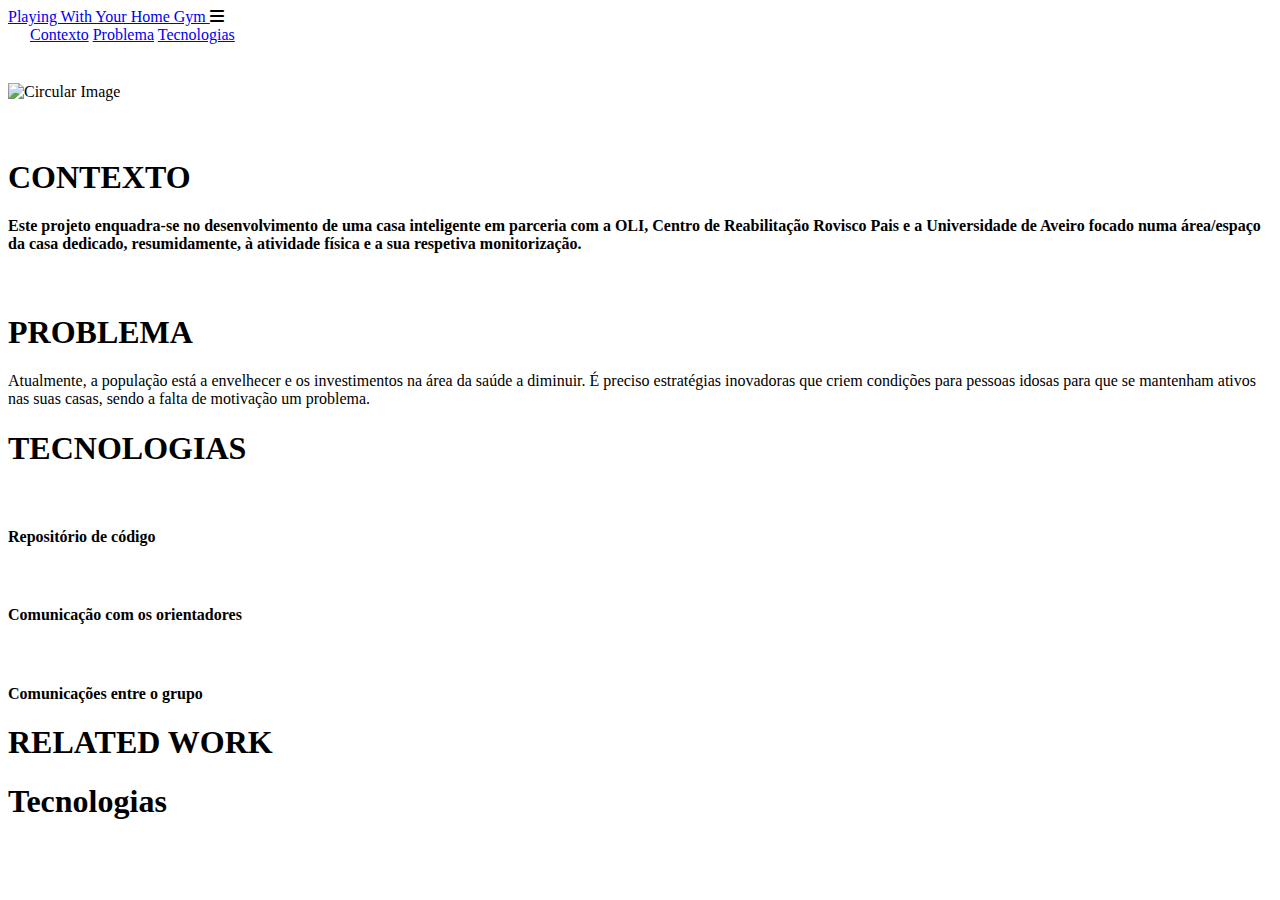
==== index.html @ eff7e1f8 "Update index.html" ====
<!DOCTYPE html>
<html lang="eng">
    <head>
        <meta charset="UTF-8">
        <meta http-equiv="X-UA-Compatible" content="IE=edge">
        <meta name="viewport" content="width=device-width,initial-scale=1.0">
        <title>PECI</title>  
        <link rel="stylesheet" href="styles.css">    
        <link rel="stylesheet" href="https://cdnjs.cloudflare.com/ajax/libs/font-awesome/6.3.0/css/all.min.css">

    </head>

    <body>
            <header class="header">

                <a href="#"class = "logo"> Playing With Your Home Gym </a>
                <label for="" class="icons">
                    <i class="fa-solid fa-bars"></i>
                </label>
                    <nav class="navbar">
                        <a href="#inicio"><i class="fa-solid fa-house" style="color: #ffffff;"></i></i></a>
                        <a href="#contexto">Contexto</a>
                        <a href="#problema">Problema</a>
                        <a href="#tecnologias">Tecnologias</a>
                    </nav>

            </header>  
            <div class="container">
                <section class="one" id="inicio" >
                    <div class="circle-container">
                        <h1 class="title"></h1>
                        <div class="card">
                            <div class="card2">
                                <img src="img/ieeta.png" alt="" class="ieeta">
                            </div>
                        </div>
                        <div class="circle circle-middle">
                            <div class="circular-image">
                                <img src="img/main.png" alt="Circular Image">
                            </div>
                        </div>
                        <div class="card">
                            <div class="card2">
                                <img src="img/uai.png" alt="" class="ua">
                            </div>
                        </div>
                    </div>
                    
                </section>
                <section class="two" id="contexto">
                    <div class="circle-container">
                        <div class="card">
                            <div class="card2">
                                <img src="img/revisco.png" alt="" class="revisco">
                            </div>
                        </div>
                        <div class="circle circle-middle">
                            <div class="circle-title">
                                <h1>CONTEXTO</h1>
                            </div>
                            <h4>Este projeto enquadra-se no desenvolvimento de uma casa inteligente em parceria com a OLI, Centro de Reabilitação Rovisco Pais e a Universidade de Aveiro focado numa área/espaço da casa dedicado, resumidamente, à atividade física e a sua respetiva monitorização.​​</h4>
                        </div>
                        <div class="card">
                            <div class="card2">
                                <img src="img/oli.png" alt="" class="oli">
                            </div>
                        </div>
                    </div>            
                </section>
                <section class="three" id = "problema">
                    <div class="problem-container">
                        <h1>PROBLEMA</h1>
                        <div class="cardp">
                            Atualmente, a população está a envelhecer e os investimentos na área da saúde a diminuir.​ É preciso estratégias inovadoras que criem condições para pessoas idosas para que se mantenham ativos nas suas casas, sendo a falta de motivação um problema.​
                        </div>
                    </div>
                    
                </section>
                <section class="four" id="tecnologias">
                    <div class="card-container">
                        <div class="section">
                            <h1>TECNOLOGIAS</h1>
                            <div class="image-container">
                                <div class="card3">
                                    <div class="card4">
                                        <img src="img/github.png" alt="" class="github">
                                        <h4>Repositório de código​</h4>
                                    </div>
                                </div>
                                <div class="card3 middle-card">
                                    <div class="card4">
                                        <img src="img/teams.png" alt="" class="teams">
                                        <h4>Comunicação com os orientadores​</h4>
                                    </div>
                                </div>
                                <div class="card3">
                                    <div class="card4">
                                        <img src="img/discord.png" alt="" class="discord">
                                        <h4>Comunicações entre o grupo​</h4>
                                    </div>
                                </div>
                            </div>
                        </div>
                    </div>
                </section>
                <section class="four" id="relatedwork">
                    <h1>RELATED WORK</h1>
                </section>
                <section class="four" id="tecnologias">
                    <h1>Tecnologias</h1>
                </section>


            </div>
    </body>
        </html>
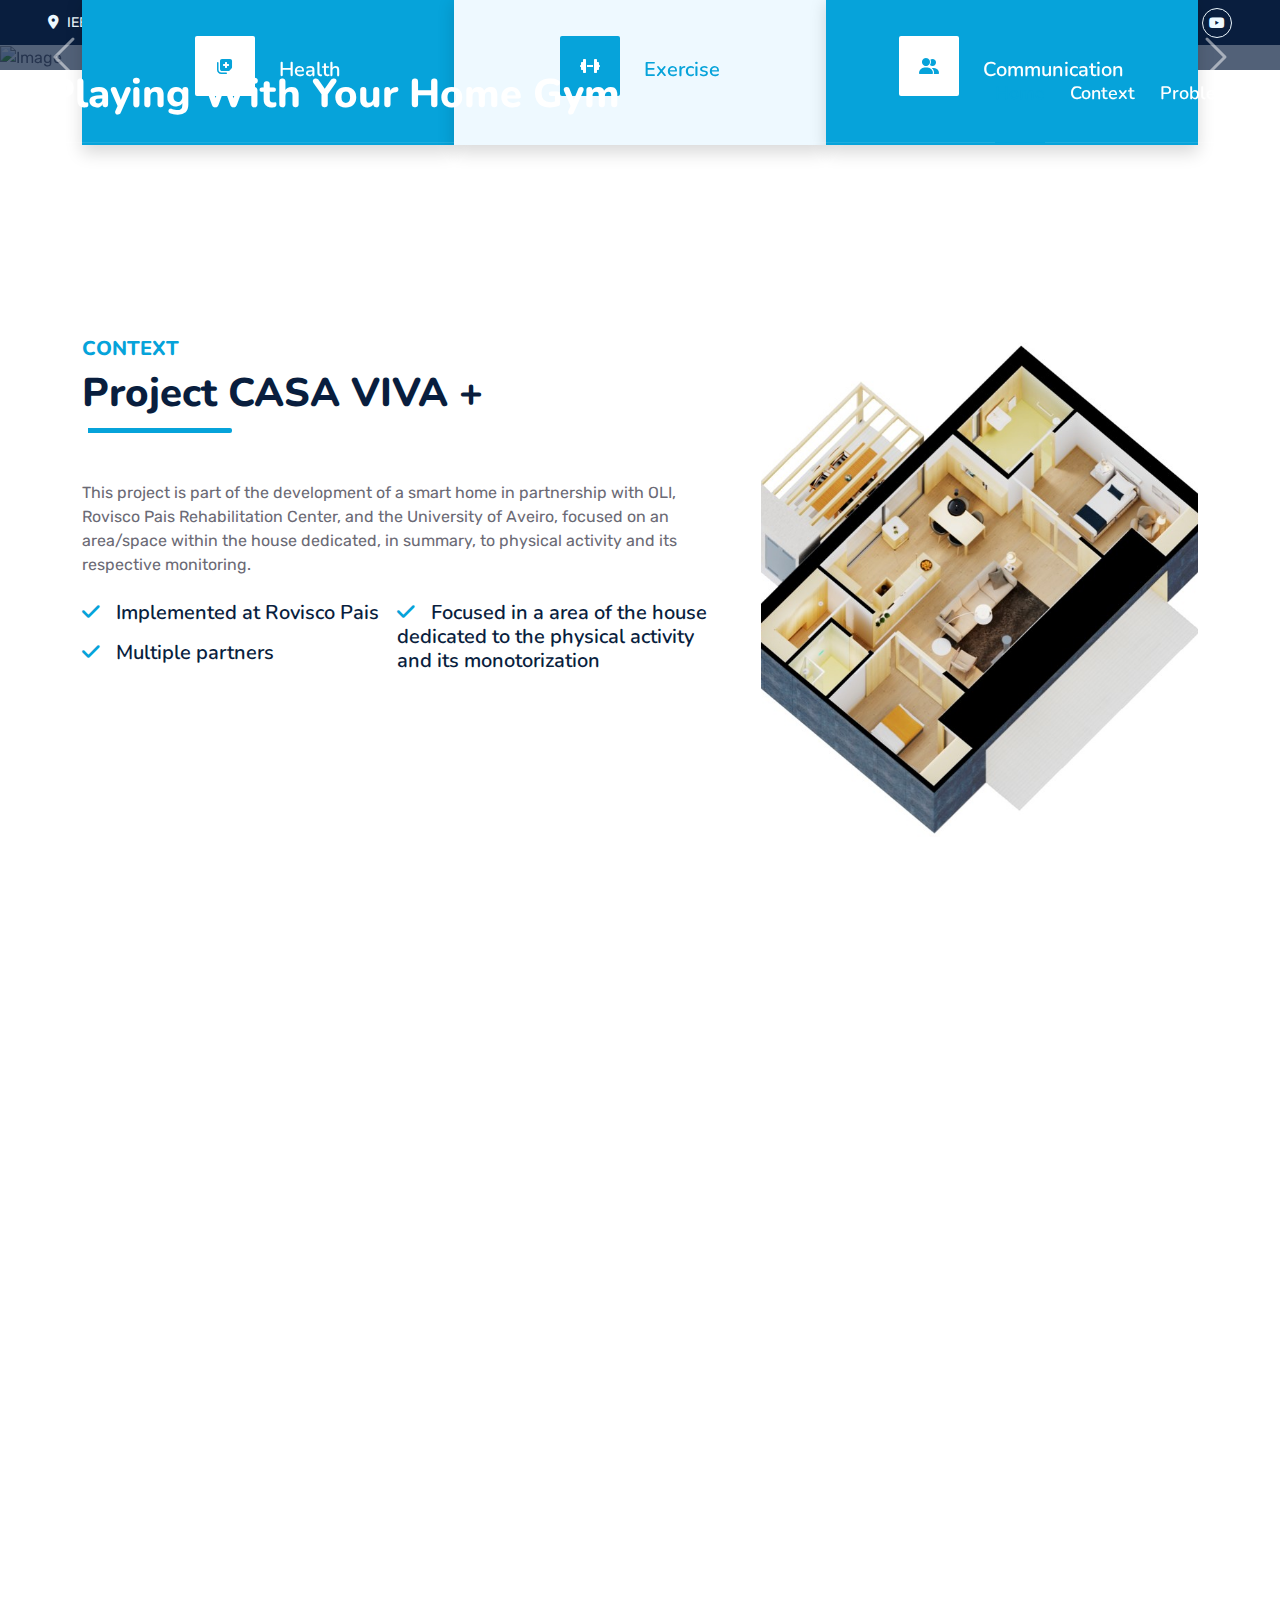
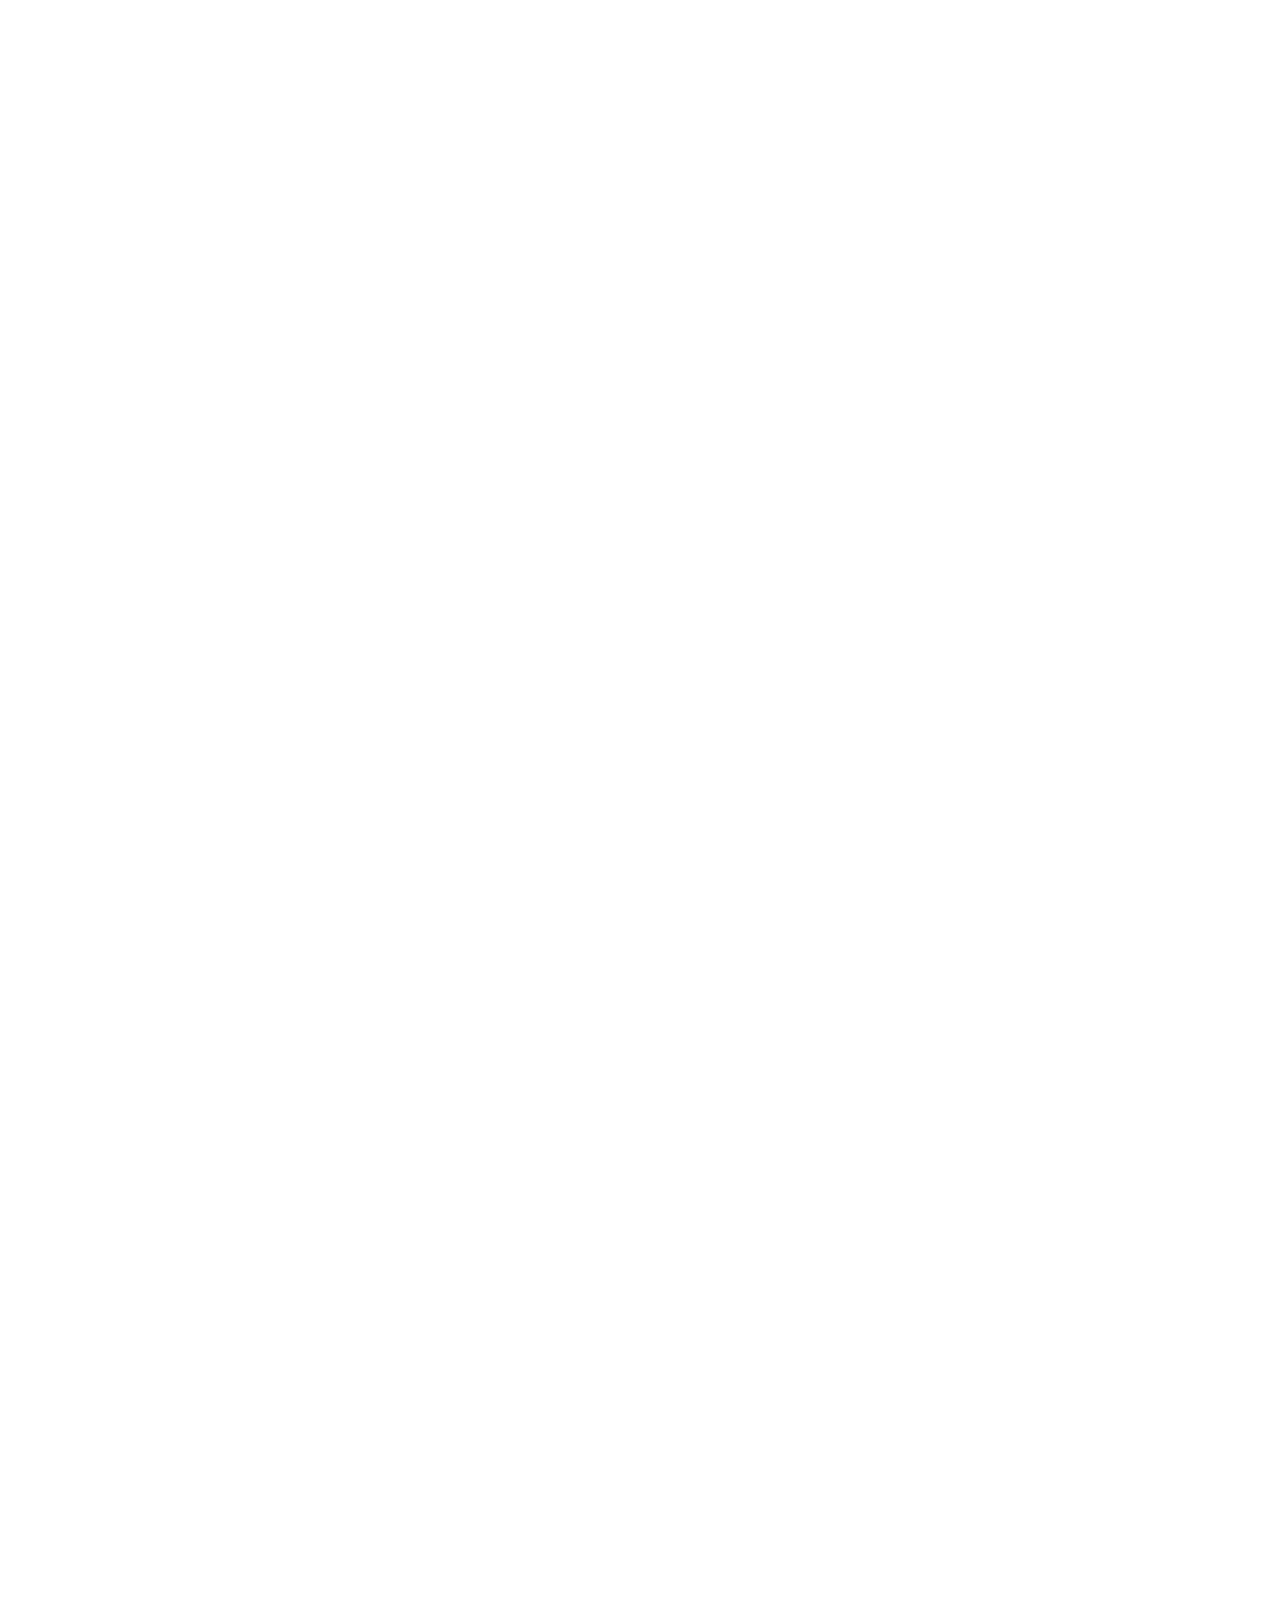
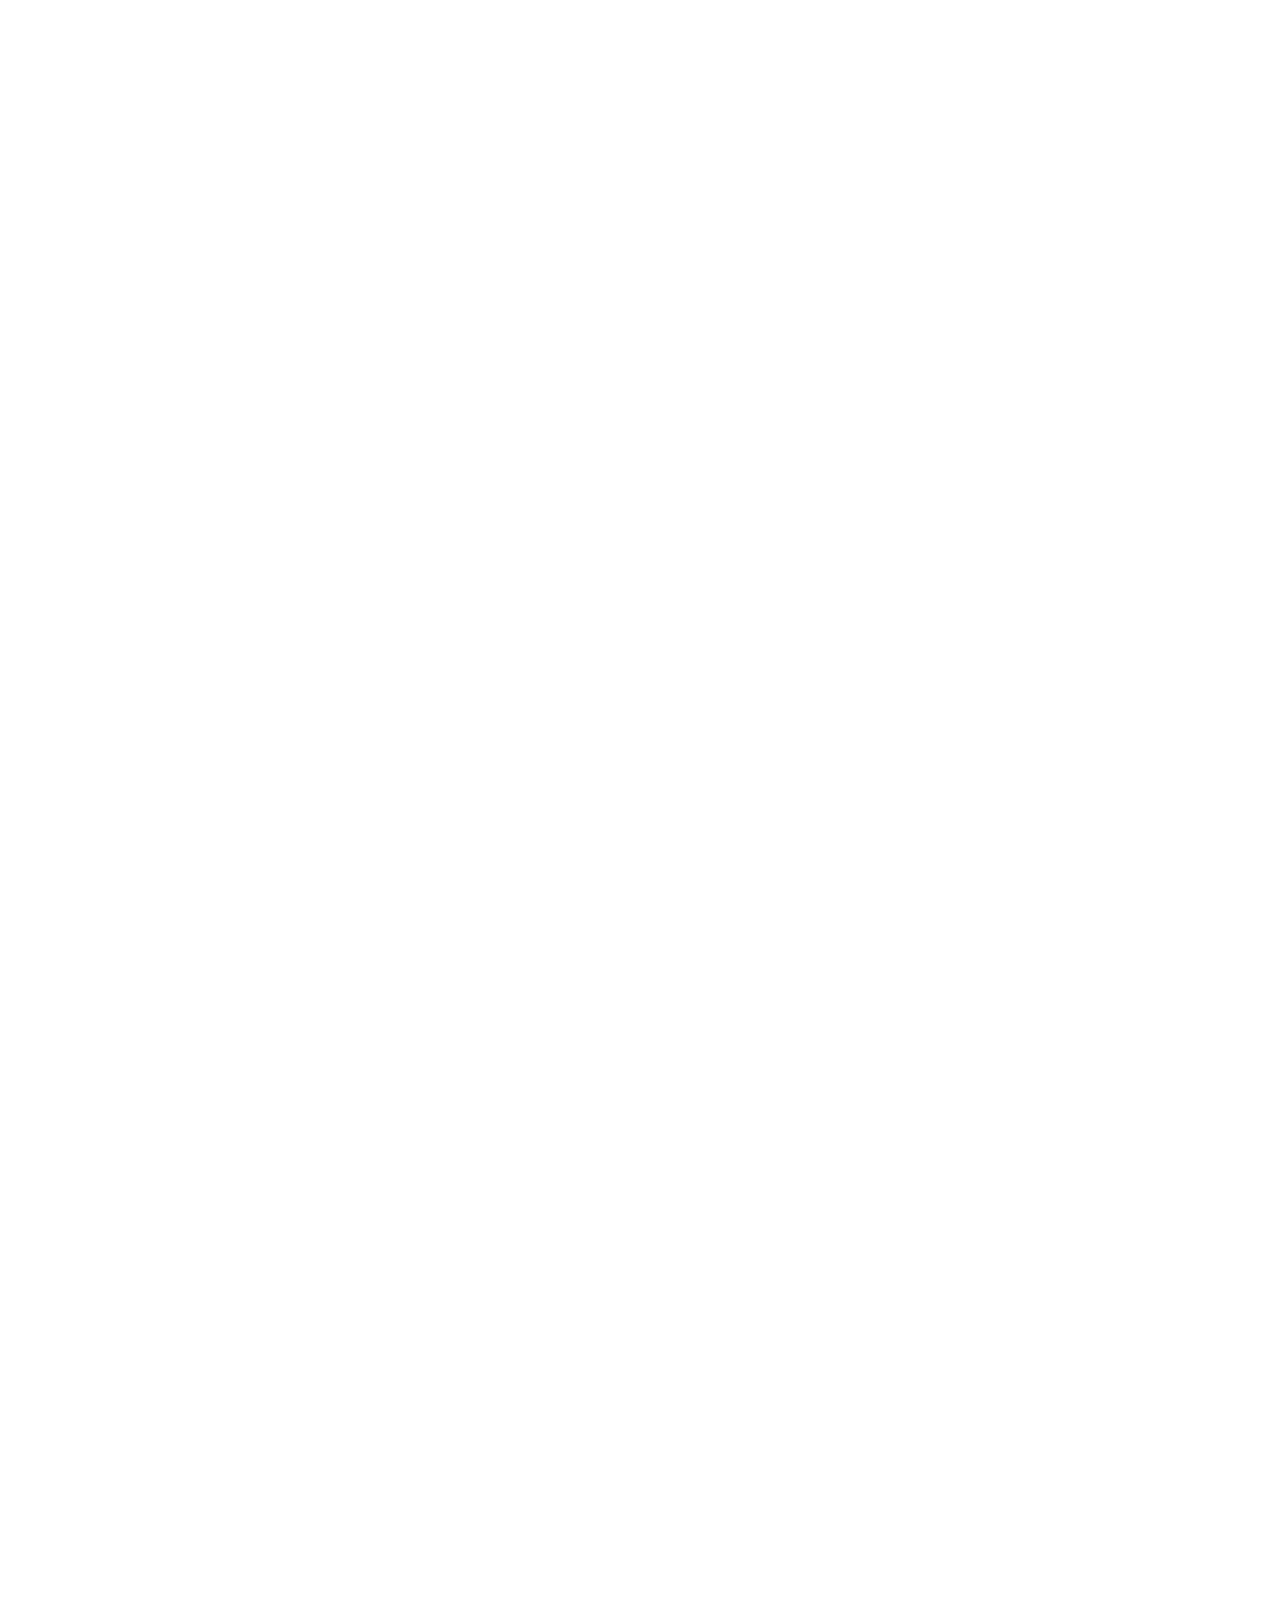
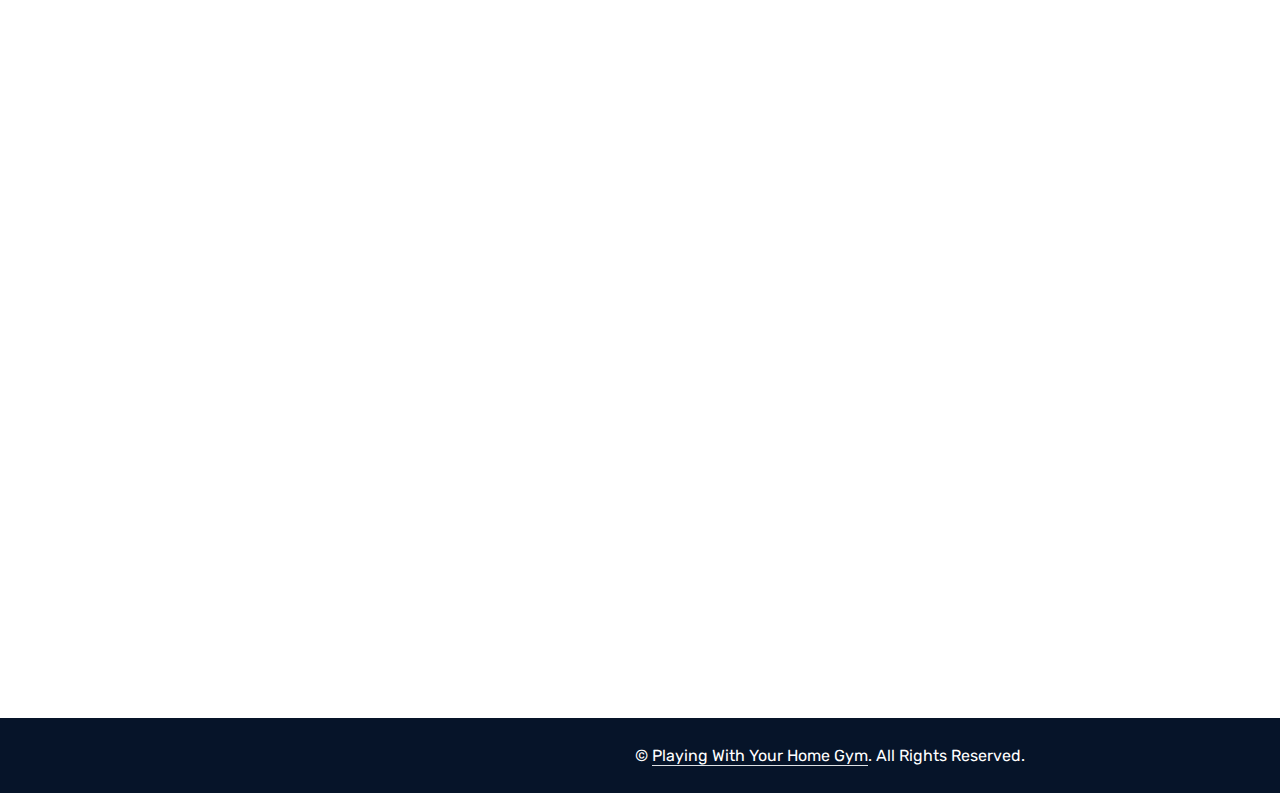
==== commit b9d81c54: "updated website" ====
--- a/index.html
+++ b/index.html
@@ -1,116 +1,1002 @@
 <!DOCTYPE html>
-<html lang="eng">
-    <head>
-        <meta charset="UTF-8">
-        <meta http-equiv="X-UA-Compatible" content="IE=edge">
-        <meta name="viewport" content="width=device-width,initial-scale=1.0">
-        <title>PECI</title>  
-        <link rel="stylesheet" href="styles.css">    
-        <link rel="stylesheet" href="https://cdnjs.cloudflare.com/ajax/libs/font-awesome/6.3.0/css/all.min.css">
-
-    </head>
-
-    <body>
-            <header class="header">
-
-                <a href="#"class = "logo"> Playing With Your Home Gym </a>
-                <label for="" class="icons">
-                    <i class="fa-solid fa-bars"></i>
-                </label>
-                    <nav class="navbar">
-                        <a href="#inicio"><i class="fa-solid fa-house" style="color: #ffffff;"></i></i></a>
-                        <a href="#contexto">Contexto</a>
-                        <a href="#problema">Problema</a>
-                        <a href="#tecnologias">Tecnologias</a>
-                    </nav>
-
-            </header>  
-            <div class="container">
-                <section class="one" id="inicio" >
-                    <div class="circle-container">
-                        <h1 class="title"></h1>
-                        <div class="card">
-                            <div class="card2">
-                                <img src="img/ieeta.png" alt="" class="ieeta">
-                            </div>
-                        </div>
-                        <div class="circle circle-middle">
-                            <div class="circular-image">
-                                <img src="img/main.png" alt="Circular Image">
-                            </div>
-                        </div>
-                        <div class="card">
-                            <div class="card2">
-                                <img src="img/uai.png" alt="" class="ua">
-                            </div>
-                        </div>
-                    </div>
-                    
-                </section>
-                <section class="two" id="contexto">
-                    <div class="circle-container">
-                        <div class="card">
-                            <div class="card2">
-                                <img src="img/revisco.png" alt="" class="revisco">
-                            </div>
-                        </div>
-                        <div class="circle circle-middle">
-                            <div class="circle-title">
-                                <h1>CONTEXTO</h1>
-                            </div>
-                            <h4>Este projeto enquadra-se no desenvolvimento de uma casa inteligente em parceria com a OLI, Centro de Reabilitação Rovisco Pais e a Universidade de Aveiro focado numa área/espaço da casa dedicado, resumidamente, à atividade física e a sua respetiva monitorização.​​</h4>
-                        </div>
-                        <div class="card">
-                            <div class="card2">
-                                <img src="img/oli.png" alt="" class="oli">
-                            </div>
-                        </div>
-                    </div>            
-                </section>
-                <section class="three" id = "problema">
-                    <div class="problem-container">
-                        <h1>PROBLEMA</h1>
-                        <div class="cardp">
-                            Atualmente, a população está a envelhecer e os investimentos na área da saúde a diminuir.​ É preciso estratégias inovadoras que criem condições para pessoas idosas para que se mantenham ativos nas suas casas, sendo a falta de motivação um problema.​
-                        </div>
-                    </div>
-                    
-                </section>
-                <section class="four" id="tecnologias">
-                    <div class="card-container">
-                        <div class="section">
-                            <h1>TECNOLOGIAS</h1>
-                            <div class="image-container">
-                                <div class="card3">
-                                    <div class="card4">
-                                        <img src="img/github.png" alt="" class="github">
-                                        <h4>Repositório de código​</h4>
-                                    </div>
+<html lang="en">
+
+<head>
+    <meta charset="utf-8">
+    <title>Playing With Your Home Gym</title>
+    <meta content="width=device-width, initial-scale=1.0" name="viewport">
+    <meta content="Free HTML Templates" name="keywords">
+    <meta content="Free HTML Templates" name="description">
+
+    <!-- Favicon -->
+    <link href="img/favicon.ico" rel="icon">
+
+    <!-- Google Web Fonts -->
+    <link rel="preconnect" href="https://fonts.googleapis.com">
+    <link rel="preconnect" href="https://fonts.gstatic.com" crossorigin>
+    <link
+        href="https://fonts.googleapis.com/css2?family=Nunito:wght@400;600;700;800&family=Rubik:wght@400;500;600;700&display=swap"
+        rel="stylesheet">
+
+    <!-- Icon Font Stylesheet -->
+    <link href="https://cdnjs.cloudflare.com/ajax/libs/font-awesome/5.10.0/css/all.min.css" rel="stylesheet">
+    <link rel="stylesheet" href="https://cdnjs.cloudflare.com/ajax/libs/font-awesome/6.3.0/css/all.min.css">
+
+    <!-- Libraries Stylesheet -->
+    <link href="lib/owlcarousel/assets/owl.carousel.min.css" rel="stylesheet">
+    <link href="lib/animate/animate.min.css" rel="stylesheet">
+
+    <!-- Customized Bootstrap Stylesheet -->
+    <link href="css/bootstrap.min.css" rel="stylesheet">
+
+    <!-- Template Stylesheet -->
+    <link href="css/style.css" rel="stylesheet">
+</head>
+
+<body>
+    <!-- Spinner Start -->
+    <div id="spinner"
+        class="show bg-white position-fixed translate-middle w-100 vh-100 top-50 start-50 d-flex align-items-center justify-content-center">
+        <div class="spinner"></div>
+    </div>
+    <!-- Spinner End -->
+
+
+    <!-- Topbar Start -->
+    <div class="container-fluid bg-dark px-5 d-none d-lg-block">
+        <div class="row gx-0">
+            <div class="col-lg-8 text-center text-lg-start mb-2 mb-lg-0">
+                <div class="d-inline-flex align-items-center" style="height: 45px;">
+                    <small class="me-3 text-light"><i class="fa fa-map-marker-alt me-2"></i>IEETA</small>
+                    <small class="me-3 text-light"><i class="fa fa-phone-alt me-2"></i>234 370 500</small>
+                </div>
+            </div>
+            <div class="col-lg-4 text-center text-lg-end">
+                <div class="d-inline-flex align-items-center" style="height: 45px;">
+                    <a class="btn btn-sm btn-outline-light btn-sm-square rounded-circle me-2" href=""><i
+                            class="fab fa-twitter fw-normal"></i></a>
+                    <a class="btn btn-sm btn-outline-light btn-sm-square rounded-circle me-2" href=""><i
+                            class="fab fa-facebook-f fw-normal"></i></a>
+                    <a class="btn btn-sm btn-outline-light btn-sm-square rounded-circle me-2" href=""><i
+                            class="fab fa-linkedin-in fw-normal"></i></a>
+                    <a class="btn btn-sm btn-outline-light btn-sm-square rounded-circle me-2" href=""><i
+                            class="fab fa-instagram fw-normal"></i></a>
+                    <a class="btn btn-sm btn-outline-light btn-sm-square rounded-circle" href=""><i
+                            class="fab fa-youtube fw-normal"></i></a>
+                </div>
+            </div>
+        </div>
+    </div>
+    <!-- Topbar End -->
+
+
+    <!-- Navbar & Carousel Start -->
+    <div class="container-fluid position-relative p-0">
+        <nav class="navbar navbar-expand-lg navbar-dark px-5 py-3 py-lg-0">
+            <a href="index.html" class="navbar-brand p-0">
+                <h1 class="m-0"></i>Playing With Your Home Gym</h1>
+            </a>
+            <button class="navbar-toggler" type="button" data-bs-toggle="collapse" data-bs-target="#navbarCollapse">
+                <span class="fa fa-bars"></span>
+            </button>
+            <div class="collapse navbar-collapse" id="navbarCollapse">
+                <div class="navbar-nav ms-auto py-0">
+                    <a href="index.html" class="nav-item nav-link active">Home</a>
+                    <a href="context.html" class="nav-item nav-link">Context</a>
+                    <a href="problems.html" class="nav-item nav-link">Problem</a>
+                    <!-- <div class="nav-item dropdown">
+                        <a href="#" class="nav-link dropdown-toggle" data-bs-toggle="dropdown">Blog</a>
+                        <div class="dropdown-menu m-0">
+                            <a href="blog.html" class="dropdown-item">Blog Grid</a>
+                            <a href="detail.html" class="dropdown-item">Blog Detail</a>
+                        </div>
+                    </div> -->
+                    <!-- <div class="nav-item dropdown">
+                        <a href="#" class="nav-link dropdown-toggle" data-bs-toggle="dropdown">Pages</a>
+                        <div class="dropdown-menu m-0">
+                            <a href="price.html" class="dropdown-item">Pricing Plan</a>
+                            <a href="feature.html" class="dropdown-item">Our features</a>
+                            <a href="team.html" class="dropdown-item">Team Members</a>
+                            <a href="testimonial.html" class="dropdown-item">Testimonial</a>
+                            <a href="quote.html" class="dropdown-item">Free Quote</a>
+                        </div> -->
+                    </div>
+                    <!-- <a href="contact.html" class="nav-item nav-link">Contact</a> -->
+                </div>
+                <!-- <butaton type="button" class="btn text-primary ms-3" data-bs-toggle="modal"
+                    data-bs-target="#searchModal"><i class="fa fa-search"></i></butaton> -->
+            </div>
+        </nav>
+
+        <div id="header-carousel" class="carousel slide carousel-fade" data-bs-ride="carousel">
+            <div class="carousel-inner">
+                <div class="carousel-item active">
+                    <img class="w-100" src="img/carousel-1.jpg" alt="Image">
+                    <div class="carousel-caption d-flex flex-column align-items-center justify-content-center">
+                        <div class="p-3" style="max-width: 900px;">
+                            <h5 class="text-white text-uppercase mb-3 animated slideInDown">Creative & Innovative</h5>
+                            <h1 class="display-1 text-white mb-md-4 animated zoomIn">Smart Homes, Active Ageing &
+                                Gamification</h1>
+                            <!-- <a href="quote.html" class="btn btn-primary py-md-3 px-md-5 me-3 animated slideInLeft">Free
+                                Quote</a>
+                            <a href="" class="btn btn-outline-light py-md-3 px-md-5 animated slideInRight">Contact
+                                Us</a> -->
+                        </div>
+                    </div>
+                </div>
+                <div class="carousel-item">
+                    <img class="w-100" src="img/carousel-2.jpg" alt="Image">
+                    <div class="carousel-caption d-flex flex-column align-items-center justify-content-center">
+                        <div class="p-3" style="max-width: 900px;">
+                            <h5 class="text-white text-uppercase mb-3 animated slideInDown">Creative & Innovative</h5>
+                            <h1 class="display-1 text-white mb-md-4 animated zoomIn">Smart Homes, Active Ageing &
+                                Gamification</h1>
+                            <!-- <a href="quote.html" class="btn btn-primary py-md-3 px-md-5 me-3 animated slideInLeft">Free
+                                Quote</a>
+                            <a href="" class="btn btn-outline-light py-md-3 px-md-5 animated slideInRight">Contact
+                                Us</a> -->
+                        </div>
+                    </div>
+                </div>
+            </div>
+            <button class="carousel-control-prev" type="button" data-bs-target="#header-carousel" data-bs-slide="prev">
+                <span class="carousel-control-prev-icon" aria-hidden="true"></span>
+                <span class="visually-hidden">Previous</span>
+            </button>
+            <button class="carousel-control-next" type="button" data-bs-target="#header-carousel" data-bs-slide="next">
+                <span class="carousel-control-next-icon" aria-hidden="true"></span>
+                <span class="visually-hidden">Next</span>
+            </button>
+        </div>
+    </div>
+    <!-- Navbar & Carousel End -->
+
+
+    <!-- Full Screen Search Start -->
+    <div class="modal fade" id="searchModal" tabindex="-1">
+        <div class="modal-dialog modal-fullscreen">
+            <div class="modal-content" style="background: rgba(9, 30, 62, .7);">
+                <div class="modal-header border-0">
+                    <button type="button" class="btn bg-white btn-close" data-bs-dismiss="modal"
+                        aria-label="Close"></button>
+                </div>
+                <div class="modal-body d-flex align-items-center justify-content-center">
+                    <div class="input-group" style="max-width: 600px;">
+                        <input type="text" class="form-control bg-transparent border-primary p-3"
+                            placeholder="Type search keyword">
+                        <button class="btn btn-primary px-4"><i class="bi bi-search"></i></button>
+                    </div>
+                </div>
+            </div>
+        </div>
+    </div>
+    <!-- Full Screen Search End -->
+
+
+    <!-- Facts Start -->
+    <div class="container-fluid facts py-5 pt-lg-0">
+        <div class="container py-5 pt-lg-0">
+            <div class="row gx-0">
+                <div class="col-lg-4 wow zoomIn" data-wow-delay="0.1s">
+                    <div class="bg-primary shadow d-flex align-items-center justify-content-center p-4"
+                        style="height: 150px;">
+                        <div class="bg-white d-flex align-items-center justify-content-center rounded mb-2"
+                            style="width: 60px; height: 60px;">
+                            <i class="fa-solid fa-notes-medical" style="color: #06a3da;"></i>
+                        </div>
+                        <div class="ps-4">
+                            <h5 class="text-white mb-0">Health</h5>
+                        </div>
+                    </div>
+                </div>
+                <div class="col-lg-4 wow zoomIn" data-wow-delay="0.3s">
+                    <div class="bg-light shadow d-flex align-items-center justify-content-center p-4"
+                        style="height: 150px;">
+                        <div class="bg-primary d-flex align-items-center justify-content-center rounded mb-2"
+                            style="width: 60px; height: 60px;">
+                            <i class="fa-solid fa-dumbbell" style="color: #ffffff;"></i>
+                        </div>
+                        <div class="ps-4">
+                            <h5 class="text-primary mb-0">Exercise</h5>
+                        </div>
+                    </div>
+                </div>
+                <div class="col-lg-4 wow zoomIn" data-wow-delay="0.6s">
+                    <div class="bg-primary shadow d-flex align-items-center justify-content-center p-4"
+                        style="height: 150px;">
+                        <div class="bg-white d-flex align-items-center justify-content-center rounded mb-2"
+                            style="width: 60px; height: 60px;">
+                            <i class="fa-solid fa-user-group" style="color: #06a3da;"></i>
+                        </div>
+                        <div class="ps-4">
+                            <h5 class="text-white mb-0">Communication</h5>
+                        </div>
+                    </div>
+                </div>
+            </div>
+        </div>
+    </div>
+    <!-- Facts Start -->
+
+
+    <!-- About Start -->
+    <div class="container-fluid py-5 wow fadeInUp" data-wow-delay="0.1s">
+        <div class="container py-5">
+            <div class="row g-5">
+                <div class="col-lg-7">
+                    <div class="section-title position-relative pb-3 mb-5">
+                        <h5 class="fw-bold text-primary text-uppercase">Context</h5>
+                        <h1 class="mb-0">Project CASA VIVA +​</h1>
+                    </div>
+                    <p class="mb-4">This project is part of the development of a smart home in partnership with OLI, Rovisco Pais Rehabilitation Center, and the University of Aveiro, focused on an area/space within the house dedicated, in summary, to physical activity and its respective monitoring.</p>
+                    <div class="row g-0 mb-3">
+                        <div class="col-sm-6 wow zoomIn" data-wow-delay="0.2s">
+                            <h5 class="mb-3"><i class="fa fa-check text-primary me-3"></i>Implemented at Rovisco Pais​
+                            </h5>
+                            <h5 class="mb-3"><i class="fa fa-check text-primary me-3"></i>Multiple partners</h5>
+                        </div>
+                        <div class="col-sm-6 wow zoomIn" data-wow-delay="0.4s">
+                            <h5 class="mb-3"><i class="fa fa-check text-primary me-3"></i>Focused in a area of the house
+                                dedicated to the physical activity and its monotorization​</h5>
+
+                        </div>
+                    </div>
+                </div>
+                <div class="col-lg-5" style="min-height: 500px;">
+                    <div class="position-relative h-100">
+                        <img class="position-absolute w-100 h-100 rounded wow zoomIn" data-wow-delay="0.9s"
+                            src="img/context.jpg" style="object-fit: cover;">
+                    </div>
+                </div>
+            </div>
+        </div>
+    </div>
+    <!-- About End -->
+
+
+    <!-- Features Start -->
+    <div class="container-fluid py-5 wow fadeInUp" data-wow-delay="0.1s">
+        <div class="container py-5">
+            <div class="section-title text-center position-relative pb-3 mb-5 mx-auto" style="max-width: 600px;">
+                <h5 class="fw-bold text-primary text-uppercase">Problem</h5>
+                <h1 class="mb-0">Whats Wrong?</h1>
+            </div>
+            <div class="row g-5">
+                <div class="col-lg-4">
+                    <div class="row g-5">
+                        <div class="col-12 wow zoomIn" data-wow-delay="0.2s">
+                            <div class="bg-primary rounded d-flex align-items-center justify-content-center mb-3"
+                                style="width: 60px; height: 60px;">
+                                <i class="fa-solid fa-person-walking" style="color: #ffffff;"></i>
+                            </div>
+                            <h4>Lack of motivation and time dedicated to physical exercise</h4>
+                            <p class="mb-0">People are not motivated to exercise and are becoming sedentary</p>
+                        </div>
+                        <div class="col-12 wow zoomIn" data-wow-delay="0.6s">
+                            <div class="bg-primary rounded d-flex align-items-center justify-content-center mb-3"
+                                style="width: 60px; height: 60px;">
+                                <i class="fa-solid fa-dollar-sign" style="color: #ffffff;"></i>
+                            </div>
+                            <h4>Few investments in the healthcare sector​</h4>
+                            <p class="mb-0">There are no investments by the goverment for the people who need help with
+                                sedentarism</p>
+                        </div>
+                    </div>
+                </div>
+                <div class="col-lg-4  wow zoomIn" data-wow-delay="0.9s" style="min-height: 350px;">
+                    <div class="position-relative h-100">
+                        <img class="position-absolute w-100 h-100 rounded wow zoomIn" data-wow-delay="0.1s"
+                            src="img/feature.jpg" style="object-fit: cover;">
+                    </div>
+                </div>
+                <div class="col-lg-4">
+                    <div class="row g-5">
+                        <div class="col-12 wow zoomIn" data-wow-delay="0.4s">
+                            <div class="bg-primary rounded d-flex align-items-center justify-content-center mb-3"
+                                style="width: 60px; height: 60px;">
+                                <i class="fa-solid fa-cake-candles" style="color: #ffffff;"></i>
+                            </div>
+                            <h4>Population aging</h4>
+                            <p class="mb-0">The world population is older then ever</p>
+                        </div>
+                    </div>
+                </div>
+            </div>
+        </div>
+    </div>
+    <!-- Features Start -->
+
+
+    <!-- Service Start -->
+    <div class="container-fluid py-5 wow fadeInUp" data-wow-delay="0.1s">
+        <div class="container py-5">
+            <div class="section-title text-center position-relative pb-3 mb-5 mx-auto" style="max-width: 600px;">
+                <h5 class="fw-bold text-primary text-uppercase">Goals</h5>
+                <h1 class="mb-0">Whats our goal?</h1>
+            </div>
+            <div class="row g-5">
+                <div class="col-lg-4 col-md-6 wow zoomIn" data-wow-delay="0.3s">
+                    <div
+                        class="service-item bg-light rounded d-flex flex-column align-items-center justify-content-center text-center">
+                        <div class="service-icon">
+                            <i class="fa-solid fa-house" style="color: #ffffff;"></i>
+                        </div>
+                        <h4 class="mb-3">Project Casa Viva +</h4>
+                        <p class="m-0">Creation of an area in the house dedicated to the physical exercise​</p>
+                        <a class="btn btn-lg btn-primary rounded" href="">
+                            <i class="bi bi-arrow-right"></i>
+                        </a>
+                    </div>
+                </div>
+                <div class="col-lg-4 col-md-6 wow zoomIn" data-wow-delay="0.6s">
+                    <div
+                        class="service-item bg-light rounded d-flex flex-column align-items-center justify-content-center text-center">
+                        <div class="service-icon">
+                            <i class="fa-solid fa-person-cane" style="color: #ffffff;"></i>
+                        </div>
+                        <h4 class="mb-3">Ageing Population</h4>
+                        <p class="m-0">Keeping the elderly at home active</p>
+                        <a class="btn btn-lg btn-primary rounded" href="">
+                            <i class="bi bi-arrow-right"></i>
+                        </a>
+                    </div>
+                </div>
+                <div class="col-lg-4 col-md-6 wow zoomIn" data-wow-delay="0.9s">
+                    <div
+                        class="service-item bg-light rounded d-flex flex-column align-items-center justify-content-center text-center">
+                        <div class="service-icon">
+                            <i class="fa-solid fa-users" style="color: #ffffff;"></i>
+                        </div>
+                        <h4 class="mb-3">Social Activity</h4>
+                        <p class="m-0">Promoting social activity for seniors who stay at home.​</p>
+                        <a class="btn btn-lg btn-primary rounded" href="">
+                            <i class="bi bi-arrow-right"></i>
+                        </a>
+                    </div>
+                </div>
+                <div class="col-lg-4 col-md-6 wow zoomIn" data-wow-delay="0.3s">
+                    <div
+                        class="service-item bg-light rounded d-flex flex-column align-items-center justify-content-center text-center">
+                        <div class="service-icon">
+                            <i class="fa-solid fa-gamepad" style="color: #ffffff;"></i>
+                        </div>
+                        <h4 class="mb-3">Gamification</h4>
+                        <p class="m-0">Provide tools to motivate the users to do physical exercise through
+                            gamification.​</p>
+                        <a class="btn btn-lg btn-primary rounded" href="">
+                            <i class="bi bi-arrow-right"></i>
+                        </a>
+                    </div>
+                </div>
+            </div>
+        </div>
+    </div>
+    </div>
+    <!-- Service End -->
+
+
+    <!-- Pricing Plan Start -->
+    <!-- <div class="container-fluid py-5 wow fadeInUp" data-wow-delay="0.1s">
+        <div class="container py-5">
+            <div class="section-title text-center position-relative pb-3 mb-5 mx-auto" style="max-width: 600px;">
+                <h5 class="fw-bold text-primary text-uppercase">Pricing Plans</h5>
+                <h1 class="mb-0">We are Offering Competitive Prices for Our Clients</h1>
+            </div>
+            <div class="row g-0">
+                <div class="col-lg-4 wow slideInUp" data-wow-delay="0.6s">
+                    <div class="bg-light rounded">
+                        <div class="border-bottom py-4 px-5 mb-4">
+                            <h4 class="text-primary mb-1">Basic Plan</h4>
+                            <small class="text-uppercase">For Small Size Business</small>
+                        </div>
+                        <div class="p-5 pt-0">
+                            <h1 class="display-5 mb-3">
+                                <small class="align-top"
+                                    style="font-size: 22px; line-height: 45px;">$</small>49.00<small
+                                    class="align-bottom" style="font-size: 16px; line-height: 40px;">/ Month</small>
+                            </h1>
+                            <div class="d-flex justify-content-between mb-3"><span>HTML5 & CSS3</span><i
+                                    class="fa fa-check text-primary pt-1"></i></div>
+                            <div class="d-flex justify-content-between mb-3"><span>Bootstrap v5</span><i
+                                    class="fa fa-check text-primary pt-1"></i></div>
+                            <div class="d-flex justify-content-between mb-3"><span>Responsive Layout</span><i
+                                    class="fa fa-times text-danger pt-1"></i></div>
+                            <div class="d-flex justify-content-between mb-2"><span>Cross-browser Support</span><i
+                                    class="fa fa-times text-danger pt-1"></i></div>
+                            <a href="" class="btn btn-primary py-2 px-4 mt-4">Order Now</a>
+                        </div>
+                    </div>
+                </div>
+                <div class="col-lg-4 wow slideInUp" data-wow-delay="0.3s">
+                    <div class="bg-white rounded shadow position-relative" style="z-index: 1;">
+                        <div class="border-bottom py-4 px-5 mb-4">
+                            <h4 class="text-primary mb-1">Standard Plan</h4>
+                            <small class="text-uppercase">For Medium Size Business</small>
+                        </div>
+                        <div class="p-5 pt-0">
+                            <h1 class="display-5 mb-3">
+                                <small class="align-top"
+                                    style="font-size: 22px; line-height: 45px;">$</small>99.00<small
+                                    class="align-bottom" style="font-size: 16px; line-height: 40px;">/ Month</small>
+                            </h1>
+                            <div class="d-flex justify-content-between mb-3"><span>HTML5 & CSS3</span><i
+                                    class="fa fa-check text-primary pt-1"></i></div>
+                            <div class="d-flex justify-content-between mb-3"><span>Bootstrap v5</span><i
+                                    class="fa fa-check text-primary pt-1"></i></div>
+                            <div class="d-flex justify-content-between mb-3"><span>Responsive Layout</span><i
+                                    class="fa fa-check text-primary pt-1"></i></div>
+                            <div class="d-flex justify-content-between mb-2"><span>Cross-browser Support</span><i
+                                    class="fa fa-times text-danger pt-1"></i></div>
+                            <a href="" class="btn btn-primary py-2 px-4 mt-4">Order Now</a>
+                        </div>
+                    </div>
+                </div>
+                <div class="col-lg-4 wow slideInUp" data-wow-delay="0.9s">
+                    <div class="bg-light rounded">
+                        <div class="border-bottom py-4 px-5 mb-4">
+                            <h4 class="text-primary mb-1">Advanced Plan</h4>
+                            <small class="text-uppercase">For Large Size Business</small>
+                        </div>
+                        <div class="p-5 pt-0">
+                            <h1 class="display-5 mb-3">
+                                <small class="align-top"
+                                    style="font-size: 22px; line-height: 45px;">$</small>149.00<small
+                                    class="align-bottom" style="font-size: 16px; line-height: 40px;">/ Month</small>
+                            </h1>
+                            <div class="d-flex justify-content-between mb-3"><span>HTML5 & CSS3</span><i
+                                    class="fa fa-check text-primary pt-1"></i></div>
+                            <div class="d-flex justify-content-between mb-3"><span>Bootstrap v5</span><i
+                                    class="fa fa-check text-primary pt-1"></i></div>
+                            <div class="d-flex justify-content-between mb-3"><span>Responsive Layout</span><i
+                                    class="fa fa-check text-primary pt-1"></i></div>
+                            <div class="d-flex justify-content-between mb-2"><span>Cross-browser Support</span><i
+                                    class="fa fa-check text-primary pt-1"></i></div>
+                            <a href="" class="btn btn-primary py-2 px-4 mt-4">Order Now</a>
+                        </div>
+                    </div>
+                </div>
+            </div>
+        </div>
+    </div> -->
+    <!-- Pricing Plan End -->
+
+
+    <!-- Quote Start -->
+    <!-- <div class="container-fluid py-5 wow fadeInUp" data-wow-delay="0.1s">
+        <div class="container py-5">
+            <div class="row g-5">
+                <div class="col-lg-7">
+                    <div class="section-title position-relative pb-3 mb-5">
+                        <h5 class="fw-bold text-primary text-uppercase">Request A Quote</h5>
+                        <h1 class="mb-0">Need A Free Quote? Please Feel Free to Contact Us</h1>
+                    </div>
+                    <div class="row gx-3">
+                        <div class="col-sm-6 wow zoomIn" data-wow-delay="0.2s">
+                            <h5 class="mb-4"><i class="fa fa-reply text-primary me-3"></i>Reply within 24 hours</h5>
+                        </div>
+                        <div class="col-sm-6 wow zoomIn" data-wow-delay="0.4s">
+                            <h5 class="mb-4"><i class="fa fa-phone-alt text-primary me-3"></i>24 hrs telephone support
+                            </h5>
+                        </div>
+                    </div>
+                    <p class="mb-4">Eirmod sed tempor lorem ut dolores. Aliquyam sit sadipscing kasd ipsum. Dolor ea et
+                        dolore et at sea ea at dolor, justo ipsum duo rebum sea invidunt voluptua. Eos vero eos vero ea
+                        et dolore eirmod et. Dolores diam duo invidunt lorem. Elitr ut dolores magna sit. Sea dolore
+                        sanctus sed et. Takimata takimata sanctus sed.</p>
+                    <div class="d-flex align-items-center mt-2 wow zoomIn" data-wow-delay="0.6s">
+                        <div class="bg-primary d-flex align-items-center justify-content-center rounded"
+                            style="width: 60px; height: 60px;">
+                            <i class="fa fa-phone-alt text-white"></i>
+                        </div>
+                        <div class="ps-4">
+                            <h5 class="mb-2">Call to ask any question</h5>
+                            <h4 class="text-primary mb-0">+012 345 6789</h4>
+                        </div>
+                    </div>
+                </div>
+                <div class="col-lg-5">
+                    <div class="bg-primary rounded h-100 d-flex align-items-center p-5 wow zoomIn"
+                        data-wow-delay="0.9s">
+                        <form>
+                            <div class="row g-3">
+                                <div class="col-xl-12">
+                                    <input type="text" class="form-control bg-light border-0" placeholder="Your Name"
+                                        style="height: 55px;">
                                 </div>
-                                <div class="card3 middle-card">
-                                    <div class="card4">
-                                        <img src="img/teams.png" alt="" class="teams">
-                                        <h4>Comunicação com os orientadores​</h4>
-                                    </div>
+                                <div class="col-12">
+                                    <input type="email" class="form-control bg-light border-0" placeholder="Your Email"
+                                        style="height: 55px;">
                                 </div>
-                                <div class="card3">
-                                    <div class="card4">
-                                        <img src="img/discord.png" alt="" class="discord">
-                                        <h4>Comunicações entre o grupo​</h4>
-                                    </div>
+                                <div class="col-12">
+                                    <select class="form-select bg-light border-0" style="height: 55px;">
+                                        <option selected>Select A Service</option>
+                                        <option value="1">Service 1</option>
+                                        <option value="2">Service 2</option>
+                                        <option value="3">Service 3</option>
+                                    </select>
                                 </div>
-                            </div>
-                        </div>
-                    </div>
-                </section>
-                <section class="four" id="relatedwork">
-                    <h1>RELATED WORK</h1>
-                </section>
-                <section class="four" id="tecnologias">
-                    <h1>Tecnologias</h1>
-                </section>
-
-
-            </div>
-    </body>
-        </html>+                                <div class="col-12">
+                                    <textarea class="form-control bg-light border-0" rows="3"
+                                        placeholder="Message"></textarea>
+                                </div>
+                                <div class="col-12">
+                                    <button class="btn btn-dark w-100 py-3" type="submit">Request A Quote</button>
+                                </div>
+                            </div>
+                        </form>
+                    </div>
+                </div>
+            </div>
+        </div>
+    </div> -->
+    <!-- Quote End -->
+
+
+    <!-- PERSONAS Start -->
+    <!-- <div class="container-fluid py-5 wow fadeInUp" data-wow-delay="0.1s">
+        <div class="container py-5">
+            <div class="section-title text-center position-relative pb-3 mb-4 mx-auto" style="max-width: 600px;">
+                <h5 class="fw-bold text-primary text-uppercase">Testimonial</h5>
+                <h1 class="mb-0">What Our Clients Say About Our Digital Services</h1>
+            </div>
+            <div class="owl-carousel testimonial-carousel wow fadeInUp" data-wow-delay="0.6s">
+                <div class="testimonial-item bg-light my-4">
+                    <div class="d-flex align-items-center border-bottom pt-5 pb-4 px-5">
+                        <img class="img-fluid rounded" src="img/testimonial-1.jpg" style="width: 60px; height: 60px;">
+                        <div class="ps-4">
+                            <h4 class="text-primary mb-1">Client Name</h4>
+                            <small class="text-uppercase">Profession</small>
+                        </div>
+                    </div>
+                    <div class="pt-4 pb-5 px-5">
+                        Dolor et eos labore, stet justo sed est sed. Diam sed sed dolor stet amet eirmod eos labore diam
+                    </div>
+                </div>
+                <div class="testimonial-item bg-light my-4">
+                    <div class="d-flex align-items-center border-bottom pt-5 pb-4 px-5">
+                        <img class="img-fluid rounded" src="img/testimonial-2.jpg" style="width: 60px; height: 60px;">
+                        <div class="ps-4">
+                            <h4 class="text-primary mb-1">Client Name</h4>
+                            <small class="text-uppercase">Profession</small>
+                        </div>
+                    </div>
+                    <div class="pt-4 pb-5 px-5">
+                        Dolor et eos labore, stet justo sed est sed. Diam sed sed dolor stet amet eirmod eos labore diam
+                    </div>
+                </div>
+                <div class="testimonial-item bg-light my-4">
+                    <div class="d-flex align-items-center border-bottom pt-5 pb-4 px-5">
+                        <img class="img-fluid rounded" src="img/testimonial-3.jpg" style="width: 60px; height: 60px;">
+                        <div class="ps-4">
+                            <h4 class="text-primary mb-1">Client Name</h4>
+                            <small class="text-uppercase">Profession</small>
+                        </div>
+                    </div>
+                    <div class="pt-4 pb-5 px-5">
+                        Dolor et eos labore, stet justo sed est sed. Diam sed sed dolor stet amet eirmod eos labore diam
+                    </div>
+                </div>
+                <div class="testimonial-item bg-light my-4">
+                    <div class="d-flex align-items-center border-bottom pt-5 pb-4 px-5">
+                        <img class="img-fluid rounded" src="img/testimonial-4.jpg" style="width: 60px; height: 60px;">
+                        <div class="ps-4">
+                            <h4 class="text-primary mb-1">Client Name</h4>
+                            <small class="text-uppercase">Profession</small>
+                        </div>
+                    </div>
+                    <div class="pt-4 pb-5 px-5">
+                        Dolor et eos labore, stet justo sed est sed. Diam sed sed dolor stet amet eirmod eos labore diam
+                    </div>
+                </div>
+            </div>
+        </div>
+    </div> -->
+    <!-- PERSONAS End -->
+
+
+    <!-- Team Start -->
+    <div class="container-fluid py-5 wow fadeInUp" data-wow-delay="0.1s">
+        <div class="container py-5">
+            <div class="section-title text-center position-relative pb-3 mb-5 mx-auto" style="max-width: 600px;">
+                <h5 class="fw-bold text-primary text-uppercase">Team Members</h5>
+                <h1 class="mb-0">Who are we?</h1>
+            </div>
+            <div class="row g-5">
+                <div class="col-lg-4 wow slideInUp" data-wow-delay="0.3s">
+                    <div class="team-item bg-light rounded overflow-hidden">
+                        <div class="team-img position-relative overflow-hidden">
+                            <img class="img-fluid w-100" src="img/team-1.jpg" alt="">
+                            <div class="team-social">
+                                <a class="btn btn-lg btn-primary btn-lg-square rounded" href=""><i
+                                        class="fab fa-twitter fw-normal"></i></a>
+                                <a class="btn btn-lg btn-primary btn-lg-square rounded" href=""><i
+                                        class="fab fa-facebook-f fw-normal"></i></a>
+                                <a class="btn btn-lg btn-primary btn-lg-square rounded" href=""><i
+                                        class="fab fa-instagram fw-normal"></i></a>
+                                <a class="btn btn-lg btn-primary btn-lg-square rounded" href=""><i
+                                        class="fab fa-linkedin-in fw-normal"></i></a>
+                            </div>
+                        </div>
+                        <div class="text-center py-4">
+                            <h4 class="text-primary">Adriano Costa</h4>
+                            <p class="text-uppercase m-0">Student</p>
+                        </div>
+                    </div>
+                </div>
+                <div class="col-lg-4 wow slideInUp" data-wow-delay="0.6s">
+                    <div class="team-item bg-light rounded overflow-hidden">
+                        <div class="team-img position-relative overflow-hidden">
+                            <img class="img-fluid w-100" src="img/team-2.jpg" alt="">
+                            <div class="team-social">
+                                <a class="btn btn-lg btn-primary btn-lg-square rounded" href=""><i
+                                        class="fab fa-twitter fw-normal"></i></a>
+                                <a class="btn btn-lg btn-primary btn-lg-square rounded" href=""><i
+                                        class="fab fa-facebook-f fw-normal"></i></a>
+                                <a class="btn btn-lg btn-primary btn-lg-square rounded" href=""><i
+                                        class="fab fa-instagram fw-normal"></i></a>
+                                <a class="btn btn-lg btn-primary btn-lg-square rounded" href=""><i
+                                        class="fab fa-linkedin-in fw-normal"></i></a>
+                            </div>
+                        </div>
+                        <div class="text-center py-4">
+                            <h4 class="text-primary">Diogo Pires</h4>
+                            <p class="text-uppercase m-0">Student</p>
+                        </div>
+                    </div>
+                </div>
+                <div class="col-lg-4 wow slideInUp" data-wow-delay="0.9s">
+                    <div class="team-item bg-light rounded overflow-hidden">
+                        <div class="team-img position-relative overflow-hidden">
+                            <img class="img-fluid w-100" src="img/team-3.jpg" alt="">
+                            <div class="team-social">
+                                <a class="btn btn-lg btn-primary btn-lg-square rounded" href=""><i
+                                        class="fab fa-twitter fw-normal"></i></a>
+                                <a class="btn btn-lg btn-primary btn-lg-square rounded" href=""><i
+                                        class="fab fa-facebook-f fw-normal"></i></a>
+                                <a class="btn btn-lg btn-primary btn-lg-square rounded" href=""><i
+                                        class="fab fa-instagram fw-normal"></i></a>
+                                <a class="btn btn-lg btn-primary btn-lg-square rounded" href=""><i
+                                        class="fab fa-linkedin-in fw-normal"></i></a>
+                            </div>
+                        </div>
+                        <div class="text-center py-4">
+                            <h4 class="text-primary">Guilherme Santos</h4>
+                            <p class="text-uppercase m-0">Student</p>
+                        </div>
+                    </div>
+                </div>
+            </div>
+        </div>
+    </div>
+    <div class="container-fluid py-5 wow fadeInUp" data-wow-delay="0.1s">
+        <div class="container py-5">
+            <div class="row g-5">
+                <div class="col-lg-4 wow slideInUp" data-wow-delay="0.3s">
+                    <div class="team-item bg-light rounded overflow-hidden">
+                        <div class="team-img position-relative overflow-hidden">
+                            <img class="img-fluid w-100" src="img/team-1.jpg" alt="">
+                            <div class="team-social">
+                                <a class="btn btn-lg btn-primary btn-lg-square rounded" href=""><i
+                                        class="fab fa-twitter fw-normal"></i></a>
+                                <a class="btn btn-lg btn-primary btn-lg-square rounded" href=""><i
+                                        class="fab fa-facebook-f fw-normal"></i></a>
+                                <a class="btn btn-lg btn-primary btn-lg-square rounded" href=""><i
+                                        class="fab fa-instagram fw-normal"></i></a>
+                                <a class="btn btn-lg btn-primary btn-lg-square rounded" href=""><i
+                                        class="fab fa-linkedin-in fw-normal"></i></a>
+                            </div>
+                        </div>
+                        <div class="text-center py-4">
+                            <h4 class="text-primary">José Silva</h4>
+                            <p class="text-uppercase m-0">Student</p>
+                        </div>
+                    </div>
+                </div>
+                <div class="col-lg-4 wow slideInUp" data-wow-delay="0.6s">
+                    <div class="team-item bg-light rounded overflow-hidden">
+                        <div class="team-img position-relative overflow-hidden">
+                            <img class="img-fluid w-100" src="img/team-2.jpg" alt="">
+                            <div class="team-social">
+                                <a class="btn btn-lg btn-primary btn-lg-square rounded" href=""><i
+                                        class="fab fa-twitter fw-normal"></i></a>
+                                <a class="btn btn-lg btn-primary btn-lg-square rounded" href=""><i
+                                        class="fab fa-facebook-f fw-normal"></i></a>
+                                <a class="btn btn-lg btn-primary btn-lg-square rounded" href=""><i
+                                        class="fab fa-instagram fw-normal"></i></a>
+                                <a class="btn btn-lg btn-primary btn-lg-square rounded" href=""><i
+                                        class="fab fa-linkedin-in fw-normal"></i></a>
+                            </div>
+                        </div>
+                        <div class="text-center py-4">
+                            <h4 class="text-primary">Leandro Costa</h4>
+                            <p class="text-uppercase m-0">Student</p>
+                        </div>
+                    </div>
+                </div>
+                <div class="col-lg-4 wow slideInUp" data-wow-delay="0.9s">
+                    <div class="team-item bg-light rounded overflow-hidden">
+                        <div class="team-img position-relative overflow-hidden">
+                            <img class="img-fluid w-100" src="img/team-3.jpg" alt="">
+                            <div class="team-social">
+                                <a class="btn btn-lg btn-primary btn-lg-square rounded" href=""><i
+                                        class="fab fa-twitter fw-normal"></i></a>
+                                <a class="btn btn-lg btn-primary btn-lg-square rounded" href=""><i
+                                        class="fab fa-facebook-f fw-normal"></i></a>
+                                <a class="btn btn-lg btn-primary btn-lg-square rounded" href=""><i
+                                        class="fab fa-instagram fw-normal"></i></a>
+                                <a class="btn btn-lg btn-primary btn-lg-square rounded" href=""><i
+                                        class="fab fa-linkedin-in fw-normal"></i></a>
+                            </div>
+                        </div>
+                        <div class="text-center py-4">
+                            <h4 class="text-primary">Nuno Pinho</h4>
+                            <p class="text-uppercase m-0">Student</p>
+                        </div>
+                    </div>
+                </div>
+            </div>
+        </div>
+    </div>
+    <div class="container-fluid py-5 wow fadeInUp" data-wow-delay="0.1s">
+        <div class="container py-5">
+            <div class="row g-5">
+                <div class="col-lg-4 wow slideInUp" data-wow-delay="0.3s">
+                    <div class="team-item bg-light rounded overflow-hidden">
+                        <div class="team-img position-relative overflow-hidden">
+                            <img class="img-fluid w-100" src="img/team-1.jpg" alt="">
+                            <div class="team-social">
+                                <a class="btn btn-lg btn-primary btn-lg-square rounded" href=""><i
+                                        class="fab fa-twitter fw-normal"></i></a>
+                                <a class="btn btn-lg btn-primary btn-lg-square rounded" href=""><i
+                                        class="fab fa-facebook-f fw-normal"></i></a>
+                                <a class="btn btn-lg btn-primary btn-lg-square rounded" href=""><i
+                                        class="fab fa-instagram fw-normal"></i></a>
+                                <a class="btn btn-lg btn-primary btn-lg-square rounded" href=""><i
+                                        class="fab fa-linkedin-in fw-normal"></i></a>
+                            </div>
+                        </div>
+                        <div class="text-center py-4">
+                            <h4 class="text-primary">António Teixeira</h4>
+                            <p class="text-uppercase m-0">Supervisor</p>
+                        </div>
+                    </div>
+                </div>
+                <div class="col-lg-4 wow slideInUp" data-wow-delay="0.6s">
+                    <div class="team-item bg-light rounded overflow-hidden">
+                        <div class="team-img position-relative overflow-hidden">
+                            <img class="img-fluid w-100" src="img/team-2.jpg" alt="">
+                            <div class="team-social">
+                                <a class="btn btn-lg btn-primary btn-lg-square rounded" href=""><i
+                                        class="fab fa-twitter fw-normal"></i></a>
+                                <a class="btn btn-lg btn-primary btn-lg-square rounded" href=""><i
+                                        class="fab fa-facebook-f fw-normal"></i></a>
+                                <a class="btn btn-lg btn-primary btn-lg-square rounded" href=""><i
+                                        class="fab fa-instagram fw-normal"></i></a>
+                                <a class="btn btn-lg btn-primary btn-lg-square rounded" href=""><i
+                                        class="fab fa-linkedin-in fw-normal"></i></a>
+                            </div>
+                        </div>
+                        <div class="text-center py-4">
+                            <h4 class="text-primary">Nuno Almeida</h4>
+                            <p class="text-uppercase m-0">Supervisor</p>
+                        </div>
+                    </div>
+                </div>
+            </div>
+        </div>
+    </div>
+    <!-- Team End -->
+
+
+    <!-- Blog Start -->
+    <!-- <div class="container-fluid py-5 wow fadeInUp" data-wow-delay="0.1s">
+        <div class="container py-5">
+            <div class="section-title text-center position-relative pb-3 mb-5 mx-auto" style="max-width: 600px;">
+                <h5 class="fw-bold text-primary text-uppercase">Latest Blog</h5>
+                <h1 class="mb-0">Read The Latest Articles from Our Blog Post</h1>
+            </div>
+            <div class="row g-5">
+                <div class="col-lg-4 wow slideInUp" data-wow-delay="0.3s">
+                    <div class="blog-item bg-light rounded overflow-hidden">
+                        <div class="blog-img position-relative overflow-hidden">
+                            <img class="img-fluid" src="img/blog-1.jpg" alt="">
+                            <a class="position-absolute top-0 start-0 bg-primary text-white rounded-end mt-5 py-2 px-4"
+                                href="">Web Design</a>
+                        </div>
+                        <div class="p-4">
+                            <div class="d-flex mb-3">
+                                <small class="me-3"><i class="far fa-user text-primary me-2"></i>John Doe</small>
+                                <small><i class="far fa-calendar-alt text-primary me-2"></i>01 Jan, 2045</small>
+                            </div>
+                            <h4 class="mb-3">How to build a website</h4>
+                            <p>Dolor et eos labore stet justo sed est sed sed sed dolor stet amet</p>
+                            <a class="text-uppercase" href="">Read More <i class="bi bi-arrow-right"></i></a>
+                        </div>
+                    </div>
+                </div>
+                <div class="col-lg-4 wow slideInUp" data-wow-delay="0.6s">
+                    <div class="blog-item bg-light rounded overflow-hidden">
+                        <div class="blog-img position-relative overflow-hidden">
+                            <img class="img-fluid" src="img/blog-2.jpg" alt="">
+                            <a class="position-absolute top-0 start-0 bg-primary text-white rounded-end mt-5 py-2 px-4"
+                                href="">Web Design</a>
+                        </div>
+                        <div class="p-4">
+                            <div class="d-flex mb-3">
+                                <small class="me-3"><i class="far fa-user text-primary me-2"></i>John Doe</small>
+                                <small><i class="far fa-calendar-alt text-primary me-2"></i>01 Jan, 2045</small>
+                            </div>
+                            <h4 class="mb-3">How to build a website</h4>
+                            <p>Dolor et eos labore stet justo sed est sed sed sed dolor stet amet</p>
+                            <a class="text-uppercase" href="">Read More <i class="bi bi-arrow-right"></i></a>
+                        </div>
+                    </div>
+                </div>
+                <div class="col-lg-4 wow slideInUp" data-wow-delay="0.9s">
+                    <div class="blog-item bg-light rounded overflow-hidden">
+                        <div class="blog-img position-relative overflow-hidden">
+                            <img class="img-fluid" src="img/blog-3.jpg" alt="">
+                            <a class="position-absolute top-0 start-0 bg-primary text-white rounded-end mt-5 py-2 px-4"
+                                href="">Web Design</a>
+                        </div>
+                        <div class="p-4">
+                            <div class="d-flex mb-3">
+                                <small class="me-3"><i class="far fa-user text-primary me-2"></i>John Doe</small>
+                                <small><i class="far fa-calendar-alt text-primary me-2"></i>01 Jan, 2045</small>
+                            </div>
+                            <h4 class="mb-3">How to build a website</h4>
+                            <p>Dolor et eos labore stet justo sed est sed sed sed dolor stet amet</p>
+                            <a class="text-uppercase" href="">Read More <i class="bi bi-arrow-right"></i></a>
+                        </div>
+                    </div>
+                </div>
+            </div>
+        </div>
+    </div> -->
+    <!-- Blog Start -->
+
+
+    <!-- Vendor Start -->
+    <div class="container-fluid py-5 wow fadeInUp" data-wow-delay="0.1s">
+        <div class="container py-5 mb-5">
+            <div class="bg-white">
+                <div class="owl-carousel vendor-carousel">
+                    <img src="img/vendor-1.png" alt="">
+                    <img src="img/vendor-2.png" alt="">
+                    <img src="img/vendor-3.png" alt="">
+                    <img src="img/vendor-4.png" alt="">
+                    <img src="img/vendor-5.png" alt="">
+                    <img src="img/vendor-6.png" alt="">
+                    <img src="img/vendor-7.png" alt="">
+                </div>
+            </div>
+        </div>
+    </div>
+    <!-- Vendor End -->
+
+
+    <!-- Footer Start -->
+    <div class="container-fluid bg-dark text-light mt-5 wow fadeInUp" data-wow-delay="0.1s">
+        <div class="container">
+            <div class="row gx-5">
+                <div class="col-lg-4 col-md-6 footer-about">
+                    <div
+                        class="d-flex flex-column align-items-center justify-content-center text-center h-100 bg-primary p-4">
+                        <a href="index.html" class="navbar-brand">
+                            <h1 class="m-0 text-white"></i>Your Home Gym</h1>
+                        </a>
+                        <p class="mt-3 mb-4">This website is for a university project of Universidade De Aveiro with  3rd year students from Computer and Informatics Engineering.</p>
+                        <!-- <form action="">
+                            <div class="input-group">
+                                <input type="text" class="form-control border-white p-3" placeholder="Your Email">
+                                <button class="btn btn-dark">Sign Up</button>
+                            </div>
+                        </form> -->
+                    </div>
+                </div>
+                <div class="col-lg-8 col-md-6">
+                    <div class="row gx-5">
+                        <div class="col-lg-4 col-md-12 pt-5 mb-5">
+                            <div class="section-title section-title-sm position-relative pb-3 mb-4">
+                                <h3 class="text-light mb-0">Get In Touch</h3>
+                            </div>
+                            <div class="d-flex mb-2">
+                                <i class="bi bi-geo-alt text-primary me-2"></i>
+                                <p class="mb-0">IEETA</p>
+                            </div>
+                            <div class="d-flex mb-2">
+                                <i class="bi bi-envelope-open text-primary me-2"></i>
+                                <p class="mb-0">234 370 500</p>
+                            </div>
+                            <div class="d-flex mb-2">
+                                <i class="bi bi-telephone text-primary me-2"></i>
+                                <p class="mb-0">PECI 2023/24</p>
+                            </div>
+                            <div class="d-flex mt-4">
+                                <a class="btn btn-primary btn-square me-2" href="#"><i
+                                        class="fab fa-twitter fw-normal"></i></a>
+                                <a class="btn btn-primary btn-square me-2" href="#"><i
+                                        class="fab fa-facebook-f fw-normal"></i></a>
+                                <a class="btn btn-primary btn-square me-2" href="#"><i
+                                        class="fab fa-linkedin-in fw-normal"></i></a>
+                                <a class="btn btn-primary btn-square" href="#"><i
+                                        class="fab fa-instagram fw-normal"></i></a>
+                            </div>
+                        </div>
+                        <div class="col-lg-4 col-md-12 pt-0 pt-lg-5 mb-5">
+                            <div class="section-title section-title-sm position-relative pb-3 mb-4">
+                                <h3 class="text-light mb-0">Quick Links</h3>
+                            </div>
+                            <div class="link-animated d-flex flex-column justify-content-start">
+                                <a class="text-light mb-2" href="#"><i
+                                        class="bi bi-arrow-right text-primary me-2"></i>Home</a>
+                                <a class="text-light mb-2" href="#"><i
+                                        class="bi bi-arrow-right text-primary me-2"></i>Context</a>
+                                <a class="text-light mb-2" href="#"><i
+                                        class="bi bi-arrow-right text-primary me-2"></i>Problem</a>
+                                <a class="text-light mb-2" href="#"><i
+                                        class="bi bi-arrow-right text-primary me-2"></i>Goals</a>
+                                <a class="text-light mb-2" href="#"><i
+                                        class="bi bi-arrow-right text-primary me-2"></i>Team</a>
+                                <a class="text-light" href="#"><i
+                                        class="bi bi-arrow-right text-primary me-2"></i>Contact Us</a>
+                            </div>
+                        </div>
+                        <!-- <div class="col-lg-4 col-md-12 pt-0 pt-lg-5 mb-5">
+                            <div class="section-title section-title-sm position-relative pb-3 mb-4">
+                                <h3 class="text-light mb-0">Popular Links</h3>
+                            </div>
+                            <div class="link-animated d-flex flex-column justify-content-start">
+                                <a class="text-light mb-2" href="#"><i
+                                        class="bi bi-arrow-right text-primary me-2"></i>Home</a>
+                                <a class="text-light mb-2" href="#"><i
+                                        class="bi bi-arrow-right text-primary me-2"></i>About Us</a>
+                                <a class="text-light mb-2" href="#"><i
+                                        class="bi bi-arrow-right text-primary me-2"></i>Our Services</a>
+                                <a class="text-light mb-2" href="#"><i
+                                        class="bi bi-arrow-right text-primary me-2"></i>Meet The Team</a>
+                                <a class="text-light mb-2" href="#"><i
+                                        class="bi bi-arrow-right text-primary me-2"></i>Latest Blog</a>
+                                <a class="text-light" href="#"><i
+                                        class="bi bi-arrow-right text-primary me-2"></i>Contact Us</a>
+                            </div>
+                        </div> -->
+                    </div>
+                </div>
+            </div>
+        </div>
+    </div>
+    <div class="container-fluid text-white" style="background: #061429;">
+        <div class="container text-center">
+            <div class="row justify-content-end">
+                <div class="col-lg-8 col-md-6">
+                    <div class="d-flex align-items-center justify-content-center" style="height: 75px;">
+                        <p class="mb-0">&copy; <a class="text-white border-bottom" href="#">Playing With Your Home Gym</a>. All
+                            Rights Reserved.
+                        </p>
+                    </div>
+                </div>
+            </div>
+        </div>
+    </div>
+    <!-- Footer End -->
+
+
+    <!-- Back to Top -->
+    <a href="index.html" class="btn btn-lg btn-primary btn-lg-square rounded back-to-top"><i class="fa-solid fa-arrow-up" style="color: #ffffff;"></i></a>
+
+
+    <!-- JavaScript Libraries -->
+    <script src="https://code.jquery.com/jquery-3.4.1.min.js"></script>
+    <script src="https://cdn.jsdelivr.net/npm/bootstrap@5.0.0/dist/js/bootstrap.bundle.min.js"></script>
+    <script src="lib/wow/wow.min.js"></script>
+    <script src="lib/easing/easing.min.js"></script>
+    <script src="lib/waypoints/waypoints.min.js"></script>
+    <script src="lib/counterup/counterup.min.js"></script>
+    <script src="lib/owlcarousel/owl.carousel.min.js"></script>
+
+    <!-- Template Javascript -->
+    <script src="js/main.js"></script>
+</body>
+
+</html>--- a/css/style.css
+++ b/css/style.css
@@ -0,0 +1,492 @@
+/********** Template CSS **********/
+:root {
+    --primary: #06A3DA;
+    --secondary: #34AD54;
+    --light: #EEF9FF;
+    --dark: #091E3E;
+}
+
+
+/*** Spinner ***/
+.spinner {
+    width: 40px;
+    height: 40px;
+    background: var(--primary);
+    margin: 100px auto;
+    -webkit-animation: sk-rotateplane 1.2s infinite ease-in-out;
+    animation: sk-rotateplane 1.2s infinite ease-in-out;
+}
+
+@-webkit-keyframes sk-rotateplane {
+    0% {
+        -webkit-transform: perspective(120px)
+    }
+    50% {
+        -webkit-transform: perspective(120px) rotateY(180deg)
+    }
+    100% {
+        -webkit-transform: perspective(120px) rotateY(180deg) rotateX(180deg)
+    }
+}
+
+@keyframes sk-rotateplane {
+    0% {
+        transform: perspective(120px) rotateX(0deg) rotateY(0deg);
+        -webkit-transform: perspective(120px) rotateX(0deg) rotateY(0deg)
+    }
+    50% {
+        transform: perspective(120px) rotateX(-180.1deg) rotateY(0deg);
+        -webkit-transform: perspective(120px) rotateX(-180.1deg) rotateY(0deg)
+    }
+    100% {
+        transform: perspective(120px) rotateX(-180deg) rotateY(-179.9deg);
+        -webkit-transform: perspective(120px) rotateX(-180deg) rotateY(-179.9deg);
+    }
+}
+
+#spinner {
+    opacity: 0;
+    visibility: hidden;
+    transition: opacity .5s ease-out, visibility 0s linear .5s;
+    z-index: 99999;
+}
+
+#spinner.show {
+    transition: opacity .5s ease-out, visibility 0s linear 0s;
+    visibility: visible;
+    opacity: 1;
+}
+
+
+/*** Heading ***/
+h1,
+h2,
+.fw-bold {
+    font-weight: 800 !important;
+}
+
+h3,
+h4,
+.fw-semi-bold {
+    font-weight: 700 !important;
+}
+
+h5,
+h6,
+.fw-medium {
+    font-weight: 600 !important;
+}
+
+
+/*** Button ***/
+.btn {
+    font-family: 'Nunito', sans-serif;
+    font-weight: 600;
+    transition: .5s;
+}
+
+.btn-primary,
+.btn-secondary {
+    color: #FFFFFF;
+    box-shadow: inset 0 0 0 50px transparent;
+}
+
+.btn-primary:hover {
+    box-shadow: inset 0 0 0 0 var(--primary);
+}
+
+.btn-secondary:hover {
+    box-shadow: inset 0 0 0 0 var(--secondary);
+}
+
+.btn-square {
+    width: 36px;
+    height: 36px;
+}
+
+.btn-sm-square {
+    width: 30px;
+    height: 30px;
+}
+
+.btn-lg-square {
+    width: 48px;
+    height: 48px;
+}
+
+.btn-square,
+.btn-sm-square,
+.btn-lg-square {
+    padding-left: 0;
+    padding-right: 0;
+    text-align: center;
+}
+
+
+/*** Navbar ***/
+.navbar-dark .navbar-nav .nav-link {
+    font-family: 'Nunito', sans-serif;
+    position: relative;
+    margin-left: 25px;
+    padding: 35px 0;
+    color: #FFFFFF;
+    font-size: 18px;
+    font-weight: 600;
+    outline: none;
+    transition: .5s;
+}
+
+.sticky-top.navbar-dark .navbar-nav .nav-link {
+    padding: 20px 0;
+    color: var(--dark);
+}
+
+.navbar-dark .navbar-nav .nav-link:hover,
+.navbar-dark .navbar-nav .nav-link.active {
+    color: var(--primary);
+}
+
+.navbar-dark .navbar-brand h1 {
+    color: #FFFFFF;
+}
+
+.navbar-dark .navbar-toggler {
+    color: var(--primary) !important;
+    border-color: var(--primary) !important;
+}
+
+@media (max-width: 991.98px) {
+    .sticky-top.navbar-dark {
+        position: relative;
+        background: #FFFFFF;
+    }
+
+    .navbar-dark .navbar-nav .nav-link,
+    .navbar-dark .navbar-nav .nav-link.show,
+    .sticky-top.navbar-dark .navbar-nav .nav-link {
+        padding: 10px 0;
+        color: var(--dark);
+    }
+
+    .navbar-dark .navbar-brand h1 {
+        color: var(--primary);
+    }
+}
+
+@media (min-width: 992px) {
+    .navbar-dark {
+        position: absolute;
+        width: 100%;
+        top: 0;
+        left: 0;
+        border-bottom: 1px solid rgba(256, 256, 256, .1);
+        z-index: 999;
+    }
+    
+    .sticky-top.navbar-dark {
+        position: fixed;
+        background: #FFFFFF;
+    }
+
+    .navbar-dark .navbar-nav .nav-link::before {
+        position: absolute;
+        content: "";
+        width: 0;
+        height: 2px;
+        bottom: -1px;
+        left: 50%;
+        background: var(--primary);
+        transition: .5s;
+    }
+
+    .navbar-dark .navbar-nav .nav-link:hover::before,
+    .navbar-dark .navbar-nav .nav-link.active::before {
+        width: 100%;
+        left: 0;
+    }
+
+    .navbar-dark .navbar-nav .nav-link.nav-contact::before {
+        display: none;
+    }
+
+    .sticky-top.navbar-dark .navbar-brand h1 {
+        color: var(--primary);
+    }
+}
+
+
+/*** Carousel ***/
+.carousel-caption {
+    top: 0;
+    left: 0;
+    right: 0;
+    bottom: 0;
+    background: rgba(9, 30, 62, .7);
+    z-index: 1;
+}
+
+@media (max-width: 576px) {
+    .carousel-caption h5 {
+        font-size: 14px;
+        font-weight: 500 !important;
+    }
+
+    .carousel-caption h1 {
+        font-size: 30px;
+        font-weight: 600 !important;
+    }
+}
+
+.carousel-control-prev,
+.carousel-control-next {
+    width: 10%;
+}
+
+.carousel-control-prev-icon,
+.carousel-control-next-icon {
+    width: 3rem;
+    height: 3rem;
+}
+
+
+/*** Section Title ***/
+.section-title::before {
+    position: absolute;
+    content: "";
+    width: 150px;
+    height: 5px;
+    left: 0;
+    bottom: 0;
+    background: var(--primary);
+    border-radius: 2px;
+}
+
+.section-title.text-center::before {
+    left: 50%;
+    margin-left: -75px;
+}
+
+.section-title.section-title-sm::before {
+    width: 90px;
+    height: 3px;
+}
+
+.section-title::after {
+    position: absolute;
+    content: "";
+    width: 6px;
+    height: 5px;
+    bottom: 0px;
+    background: #FFFFFF;
+    -webkit-animation: section-title-run 5s infinite linear;
+    animation: section-title-run 5s infinite linear;
+}
+
+.section-title.section-title-sm::after {
+    width: 4px;
+    height: 3px;
+}
+
+.section-title.text-center::after {
+    -webkit-animation: section-title-run-center 5s infinite linear;
+    animation: section-title-run-center 5s infinite linear;
+}
+
+.section-title.section-title-sm::after {
+    -webkit-animation: section-title-run-sm 5s infinite linear;
+    animation: section-title-run-sm 5s infinite linear;
+}
+
+@-webkit-keyframes section-title-run {
+    0% {left: 0; } 50% { left : 145px; } 100% { left: 0; }
+}
+
+@-webkit-keyframes section-title-run-center {
+    0% { left: 50%; margin-left: -75px; } 50% { left : 50%; margin-left: 45px; } 100% { left: 50%; margin-left: -75px; }
+}
+
+@-webkit-keyframes section-title-run-sm {
+    0% {left: 0; } 50% { left : 85px; } 100% { left: 0; }
+}
+
+
+/*** Service ***/
+.service-item {
+    position: relative;
+    height: 300px;
+    padding: 0 30px;
+    transition: .5s;
+}
+
+.service-item .service-icon {
+    margin-bottom: 30px;
+    width: 60px;
+    height: 60px;
+    display: flex;
+    align-items: center;
+    justify-content: center;
+    background: var(--primary);
+    border-radius: 2px;
+    transform: rotate(-45deg);
+}
+
+.service-item .service-icon i {
+    transform: rotate(45deg);
+}
+
+.service-item a.btn {
+    position: absolute;
+    width: 60px;
+    bottom: -48px;
+    left: 50%;
+    margin-left: -30px;
+    opacity: 0;
+}
+
+.service-item:hover a.btn {
+    bottom: -24px;
+    opacity: 1;
+}
+
+
+/*** Testimonial ***/
+.testimonial-carousel .owl-dots {
+    margin-top: 15px;
+    display: flex;
+    align-items: flex-end;
+    justify-content: center;
+}
+
+.testimonial-carousel .owl-dot {
+    position: relative;
+    display: inline-block;
+    margin: 0 5px;
+    width: 15px;
+    height: 15px;
+    background: #DDDDDD;
+    border-radius: 2px;
+    transition: .5s;
+}
+
+.testimonial-carousel .owl-dot.active {
+    width: 30px;
+    background: var(--primary);
+}
+
+.testimonial-carousel .owl-item.center {
+    position: relative;
+    z-index: 1;
+}
+
+.testimonial-carousel .owl-item .testimonial-item {
+    transition: .5s;
+}
+
+.testimonial-carousel .owl-item.center .testimonial-item {
+    background: #FFFFFF !important;
+    box-shadow: 0 0 30px #DDDDDD;
+}
+
+
+/*** Team ***/
+.team-item {
+    transition: .5s;
+}
+
+.team-social {
+    position: absolute;
+    width: 100%;
+    height: 100%;
+    top: 0;
+    left: 0;
+    display: flex;
+    align-items: center;
+    justify-content: center;
+    transition: .5s;
+}
+
+.team-social a.btn {
+    position: relative;
+    margin: 0 3px;
+    margin-top: 100px;
+    opacity: 0;
+}
+
+.team-item:hover {
+    box-shadow: 0 0 30px #DDDDDD;
+}
+
+.team-item:hover .team-social {
+    background: rgba(9, 30, 62, .7);
+}
+
+.team-item:hover .team-social a.btn:first-child {
+    opacity: 1;
+    margin-top: 0;
+    transition: .3s 0s;
+}
+
+.team-item:hover .team-social a.btn:nth-child(2) {
+    opacity: 1;
+    margin-top: 0;
+    transition: .3s .05s;
+}
+
+.team-item:hover .team-social a.btn:nth-child(3) {
+    opacity: 1;
+    margin-top: 0;
+    transition: .3s .1s;
+}
+
+.team-item:hover .team-social a.btn:nth-child(4) {
+    opacity: 1;
+    margin-top: 0;
+    transition: .3s .15s;
+}
+
+.team-item .team-img img,
+.blog-item .blog-img img  {
+    transition: .5s;
+}
+
+.team-item:hover .team-img img,
+.blog-item:hover .blog-img img {
+    transform: scale(1.15);
+}
+
+
+/*** Miscellaneous ***/
+@media (min-width: 991.98px) {
+    .facts {
+        position: relative;
+        margin-top: -75px;
+        z-index: 1;
+    }
+}
+
+.back-to-top {
+    position: fixed;
+    display: none;
+    right: 45px;
+    bottom: 45px;
+    z-index: 99;
+}
+
+.bg-header {
+    background: linear-gradient(rgba(9, 30, 62, .7), rgba(9, 30, 62, .7)), url(../img/carousel-1.jpg) center center no-repeat;
+    background-size: cover;
+}
+
+.link-animated a {
+    transition: .5s;
+}
+
+.link-animated a:hover {
+    padding-left: 10px;
+}
+
+@media (min-width: 767.98px) {
+    .footer-about {
+        margin-bottom: -75px;
+    }
+}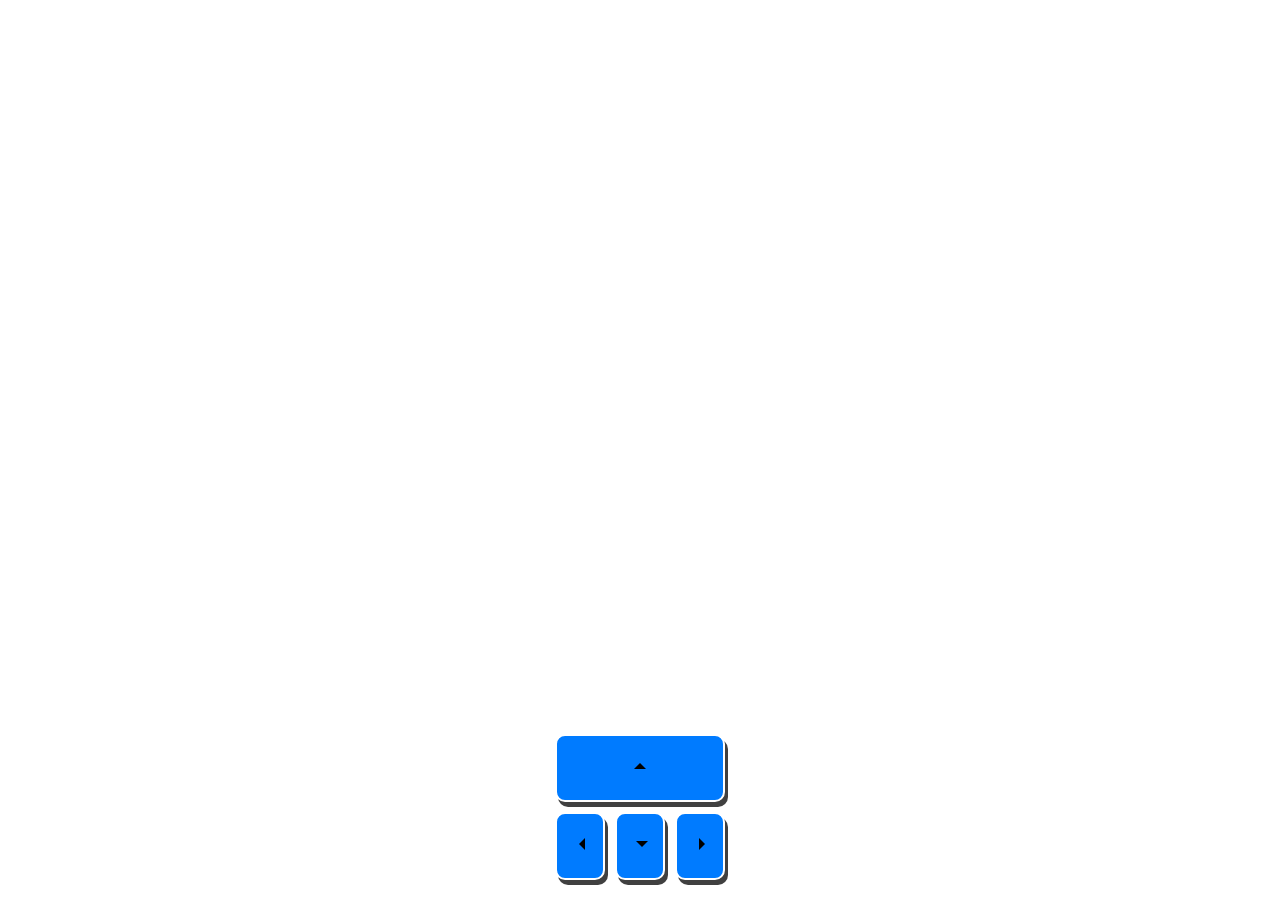
==== commit c65217cd: "icg stuff" ====
--- a/index.html
+++ b/index.html
@@ -1,1002 +1,90 @@
 <!DOCTYPE html>
 <html lang="en">
+<link rel="stylesheet" href="style.css">
 
-<head>
-    <meta charset="utf-8">
-    <title>Playing With Your Home Gym</title>
-    <meta content="width=device-width, initial-scale=1.0" name="viewport">
-    <meta content="Free HTML Templates" name="keywords">
-    <meta content="Free HTML Templates" name="description">
-
-    <!-- Favicon -->
-    <link href="img/favicon.ico" rel="icon">
-
-    <!-- Google Web Fonts -->
-    <link rel="preconnect" href="https://fonts.googleapis.com">
-    <link rel="preconnect" href="https://fonts.gstatic.com" crossorigin>
-    <link
-        href="https://fonts.googleapis.com/css2?family=Nunito:wght@400;600;700;800&family=Rubik:wght@400;500;600;700&display=swap"
-        rel="stylesheet">
-
-    <!-- Icon Font Stylesheet -->
-    <link href="https://cdnjs.cloudflare.com/ajax/libs/font-awesome/5.10.0/css/all.min.css" rel="stylesheet">
-    <link rel="stylesheet" href="https://cdnjs.cloudflare.com/ajax/libs/font-awesome/6.3.0/css/all.min.css">
-
-    <!-- Libraries Stylesheet -->
-    <link href="lib/owlcarousel/assets/owl.carousel.min.css" rel="stylesheet">
-    <link href="lib/animate/animate.min.css" rel="stylesheet">
-
-    <!-- Customized Bootstrap Stylesheet -->
-    <link href="css/bootstrap.min.css" rel="stylesheet">
-
-    <!-- Template Stylesheet -->
-    <link href="css/style.css" rel="stylesheet">
-</head>
-
+<script src="crossyroad.js" type="module"></script>
 <body>
-    <!-- Spinner Start -->
-    <div id="spinner"
-        class="show bg-white position-fixed translate-middle w-100 vh-100 top-50 start-50 d-flex align-items-center justify-content-center">
-        <div class="spinner"></div>
-    </div>
-    <!-- Spinner End -->
-
-
-    <!-- Topbar Start -->
-    <div class="container-fluid bg-dark px-5 d-none d-lg-block">
-        <div class="row gx-0">
-            <div class="col-lg-8 text-center text-lg-start mb-2 mb-lg-0">
-                <div class="d-inline-flex align-items-center" style="height: 45px;">
-                    <small class="me-3 text-light"><i class="fa fa-map-marker-alt me-2"></i>IEETA</small>
-                    <small class="me-3 text-light"><i class="fa fa-phone-alt me-2"></i>234 370 500</small>
-                </div>
-            </div>
-            <div class="col-lg-4 text-center text-lg-end">
-                <div class="d-inline-flex align-items-center" style="height: 45px;">
-                    <a class="btn btn-sm btn-outline-light btn-sm-square rounded-circle me-2" href=""><i
-                            class="fab fa-twitter fw-normal"></i></a>
-                    <a class="btn btn-sm btn-outline-light btn-sm-square rounded-circle me-2" href=""><i
-                            class="fab fa-facebook-f fw-normal"></i></a>
-                    <a class="btn btn-sm btn-outline-light btn-sm-square rounded-circle me-2" href=""><i
-                            class="fab fa-linkedin-in fw-normal"></i></a>
-                    <a class="btn btn-sm btn-outline-light btn-sm-square rounded-circle me-2" href=""><i
-                            class="fab fa-instagram fw-normal"></i></a>
-                    <a class="btn btn-sm btn-outline-light btn-sm-square rounded-circle" href=""><i
-                            class="fab fa-youtube fw-normal"></i></a>
-                </div>
-            </div>
-        </div>
-    </div>
-    <!-- Topbar End -->
-
-
-    <!-- Navbar & Carousel Start -->
-    <div class="container-fluid position-relative p-0">
-        <nav class="navbar navbar-expand-lg navbar-dark px-5 py-3 py-lg-0">
-            <a href="index.html" class="navbar-brand p-0">
-                <h1 class="m-0"></i>Playing With Your Home Gym</h1>
-            </a>
-            <button class="navbar-toggler" type="button" data-bs-toggle="collapse" data-bs-target="#navbarCollapse">
-                <span class="fa fa-bars"></span>
-            </button>
-            <div class="collapse navbar-collapse" id="navbarCollapse">
-                <div class="navbar-nav ms-auto py-0">
-                    <a href="index.html" class="nav-item nav-link active">Home</a>
-                    <a href="context.html" class="nav-item nav-link">Context</a>
-                    <a href="problems.html" class="nav-item nav-link">Problem</a>
-                    <!-- <div class="nav-item dropdown">
-                        <a href="#" class="nav-link dropdown-toggle" data-bs-toggle="dropdown">Blog</a>
-                        <div class="dropdown-menu m-0">
-                            <a href="blog.html" class="dropdown-item">Blog Grid</a>
-                            <a href="detail.html" class="dropdown-item">Blog Detail</a>
-                        </div>
-                    </div> -->
-                    <!-- <div class="nav-item dropdown">
-                        <a href="#" class="nav-link dropdown-toggle" data-bs-toggle="dropdown">Pages</a>
-                        <div class="dropdown-menu m-0">
-                            <a href="price.html" class="dropdown-item">Pricing Plan</a>
-                            <a href="feature.html" class="dropdown-item">Our features</a>
-                            <a href="team.html" class="dropdown-item">Team Members</a>
-                            <a href="testimonial.html" class="dropdown-item">Testimonial</a>
-                            <a href="quote.html" class="dropdown-item">Free Quote</a>
-                        </div> -->
-                    </div>
-                    <!-- <a href="contact.html" class="nav-item nav-link">Contact</a> -->
-                </div>
-                <!-- <butaton type="button" class="btn text-primary ms-3" data-bs-toggle="modal"
-                    data-bs-target="#searchModal"><i class="fa fa-search"></i></butaton> -->
-            </div>
-        </nav>
-
-        <div id="header-carousel" class="carousel slide carousel-fade" data-bs-ride="carousel">
-            <div class="carousel-inner">
-                <div class="carousel-item active">
-                    <img class="w-100" src="img/carousel-1.jpg" alt="Image">
-                    <div class="carousel-caption d-flex flex-column align-items-center justify-content-center">
-                        <div class="p-3" style="max-width: 900px;">
-                            <h5 class="text-white text-uppercase mb-3 animated slideInDown">Creative & Innovative</h5>
-                            <h1 class="display-1 text-white mb-md-4 animated zoomIn">Smart Homes, Active Ageing &
-                                Gamification</h1>
-                            <!-- <a href="quote.html" class="btn btn-primary py-md-3 px-md-5 me-3 animated slideInLeft">Free
-                                Quote</a>
-                            <a href="" class="btn btn-outline-light py-md-3 px-md-5 animated slideInRight">Contact
-                                Us</a> -->
-                        </div>
-                    </div>
-                </div>
-                <div class="carousel-item">
-                    <img class="w-100" src="img/carousel-2.jpg" alt="Image">
-                    <div class="carousel-caption d-flex flex-column align-items-center justify-content-center">
-                        <div class="p-3" style="max-width: 900px;">
-                            <h5 class="text-white text-uppercase mb-3 animated slideInDown">Creative & Innovative</h5>
-                            <h1 class="display-1 text-white mb-md-4 animated zoomIn">Smart Homes, Active Ageing &
-                                Gamification</h1>
-                            <!-- <a href="quote.html" class="btn btn-primary py-md-3 px-md-5 me-3 animated slideInLeft">Free
-                                Quote</a>
-                            <a href="" class="btn btn-outline-light py-md-3 px-md-5 animated slideInRight">Contact
-                                Us</a> -->
-                        </div>
-                    </div>
-                </div>
-            </div>
-            <button class="carousel-control-prev" type="button" data-bs-target="#header-carousel" data-bs-slide="prev">
-                <span class="carousel-control-prev-icon" aria-hidden="true"></span>
-                <span class="visually-hidden">Previous</span>
-            </button>
-            <button class="carousel-control-next" type="button" data-bs-target="#header-carousel" data-bs-slide="next">
-                <span class="carousel-control-next-icon" aria-hidden="true"></span>
-                <span class="visually-hidden">Next</span>
-            </button>
-        </div>
-    </div>
-    <!-- Navbar & Carousel End -->
-
-
-    <!-- Full Screen Search Start -->
-    <div class="modal fade" id="searchModal" tabindex="-1">
-        <div class="modal-dialog modal-fullscreen">
-            <div class="modal-content" style="background: rgba(9, 30, 62, .7);">
-                <div class="modal-header border-0">
-                    <button type="button" class="btn bg-white btn-close" data-bs-dismiss="modal"
-                        aria-label="Close"></button>
-                </div>
-                <div class="modal-body d-flex align-items-center justify-content-center">
-                    <div class="input-group" style="max-width: 600px;">
-                        <input type="text" class="form-control bg-transparent border-primary p-3"
-                            placeholder="Type search keyword">
-                        <button class="btn btn-primary px-4"><i class="bi bi-search"></i></button>
-                    </div>
-                </div>
-            </div>
-        </div>
-    </div>
-    <!-- Full Screen Search End -->
-
-
-    <!-- Facts Start -->
-    <div class="container-fluid facts py-5 pt-lg-0">
-        <div class="container py-5 pt-lg-0">
-            <div class="row gx-0">
-                <div class="col-lg-4 wow zoomIn" data-wow-delay="0.1s">
-                    <div class="bg-primary shadow d-flex align-items-center justify-content-center p-4"
-                        style="height: 150px;">
-                        <div class="bg-white d-flex align-items-center justify-content-center rounded mb-2"
-                            style="width: 60px; height: 60px;">
-                            <i class="fa-solid fa-notes-medical" style="color: #06a3da;"></i>
-                        </div>
-                        <div class="ps-4">
-                            <h5 class="text-white mb-0">Health</h5>
-                        </div>
-                    </div>
-                </div>
-                <div class="col-lg-4 wow zoomIn" data-wow-delay="0.3s">
-                    <div class="bg-light shadow d-flex align-items-center justify-content-center p-4"
-                        style="height: 150px;">
-                        <div class="bg-primary d-flex align-items-center justify-content-center rounded mb-2"
-                            style="width: 60px; height: 60px;">
-                            <i class="fa-solid fa-dumbbell" style="color: #ffffff;"></i>
-                        </div>
-                        <div class="ps-4">
-                            <h5 class="text-primary mb-0">Exercise</h5>
-                        </div>
-                    </div>
-                </div>
-                <div class="col-lg-4 wow zoomIn" data-wow-delay="0.6s">
-                    <div class="bg-primary shadow d-flex align-items-center justify-content-center p-4"
-                        style="height: 150px;">
-                        <div class="bg-white d-flex align-items-center justify-content-center rounded mb-2"
-                            style="width: 60px; height: 60px;">
-                            <i class="fa-solid fa-user-group" style="color: #06a3da;"></i>
-                        </div>
-                        <div class="ps-4">
-                            <h5 class="text-white mb-0">Communication</h5>
-                        </div>
-                    </div>
-                </div>
-            </div>
-        </div>
-    </div>
-    <!-- Facts Start -->
-
-
-    <!-- About Start -->
-    <div class="container-fluid py-5 wow fadeInUp" data-wow-delay="0.1s">
-        <div class="container py-5">
-            <div class="row g-5">
-                <div class="col-lg-7">
-                    <div class="section-title position-relative pb-3 mb-5">
-                        <h5 class="fw-bold text-primary text-uppercase">Context</h5>
-                        <h1 class="mb-0">Project CASA VIVA +​</h1>
-                    </div>
-                    <p class="mb-4">This project is part of the development of a smart home in partnership with OLI, Rovisco Pais Rehabilitation Center, and the University of Aveiro, focused on an area/space within the house dedicated, in summary, to physical activity and its respective monitoring.</p>
-                    <div class="row g-0 mb-3">
-                        <div class="col-sm-6 wow zoomIn" data-wow-delay="0.2s">
-                            <h5 class="mb-3"><i class="fa fa-check text-primary me-3"></i>Implemented at Rovisco Pais​
-                            </h5>
-                            <h5 class="mb-3"><i class="fa fa-check text-primary me-3"></i>Multiple partners</h5>
-                        </div>
-                        <div class="col-sm-6 wow zoomIn" data-wow-delay="0.4s">
-                            <h5 class="mb-3"><i class="fa fa-check text-primary me-3"></i>Focused in a area of the house
-                                dedicated to the physical activity and its monotorization​</h5>
-
-                        </div>
-                    </div>
-                </div>
-                <div class="col-lg-5" style="min-height: 500px;">
-                    <div class="position-relative h-100">
-                        <img class="position-absolute w-100 h-100 rounded wow zoomIn" data-wow-delay="0.9s"
-                            src="img/context.jpg" style="object-fit: cover;">
-                    </div>
-                </div>
-            </div>
-        </div>
-    </div>
-    <!-- About End -->
-
-
-    <!-- Features Start -->
-    <div class="container-fluid py-5 wow fadeInUp" data-wow-delay="0.1s">
-        <div class="container py-5">
-            <div class="section-title text-center position-relative pb-3 mb-5 mx-auto" style="max-width: 600px;">
-                <h5 class="fw-bold text-primary text-uppercase">Problem</h5>
-                <h1 class="mb-0">Whats Wrong?</h1>
-            </div>
-            <div class="row g-5">
-                <div class="col-lg-4">
-                    <div class="row g-5">
-                        <div class="col-12 wow zoomIn" data-wow-delay="0.2s">
-                            <div class="bg-primary rounded d-flex align-items-center justify-content-center mb-3"
-                                style="width: 60px; height: 60px;">
-                                <i class="fa-solid fa-person-walking" style="color: #ffffff;"></i>
-                            </div>
-                            <h4>Lack of motivation and time dedicated to physical exercise</h4>
-                            <p class="mb-0">People are not motivated to exercise and are becoming sedentary</p>
-                        </div>
-                        <div class="col-12 wow zoomIn" data-wow-delay="0.6s">
-                            <div class="bg-primary rounded d-flex align-items-center justify-content-center mb-3"
-                                style="width: 60px; height: 60px;">
-                                <i class="fa-solid fa-dollar-sign" style="color: #ffffff;"></i>
-                            </div>
-                            <h4>Few investments in the healthcare sector​</h4>
-                            <p class="mb-0">There are no investments by the goverment for the people who need help with
-                                sedentarism</p>
-                        </div>
-                    </div>
-                </div>
-                <div class="col-lg-4  wow zoomIn" data-wow-delay="0.9s" style="min-height: 350px;">
-                    <div class="position-relative h-100">
-                        <img class="position-absolute w-100 h-100 rounded wow zoomIn" data-wow-delay="0.1s"
-                            src="img/feature.jpg" style="object-fit: cover;">
-                    </div>
-                </div>
-                <div class="col-lg-4">
-                    <div class="row g-5">
-                        <div class="col-12 wow zoomIn" data-wow-delay="0.4s">
-                            <div class="bg-primary rounded d-flex align-items-center justify-content-center mb-3"
-                                style="width: 60px; height: 60px;">
-                                <i class="fa-solid fa-cake-candles" style="color: #ffffff;"></i>
-                            </div>
-                            <h4>Population aging</h4>
-                            <p class="mb-0">The world population is older then ever</p>
-                        </div>
-                    </div>
-                </div>
-            </div>
-        </div>
-    </div>
-    <!-- Features Start -->
-
-
-    <!-- Service Start -->
-    <div class="container-fluid py-5 wow fadeInUp" data-wow-delay="0.1s">
-        <div class="container py-5">
-            <div class="section-title text-center position-relative pb-3 mb-5 mx-auto" style="max-width: 600px;">
-                <h5 class="fw-bold text-primary text-uppercase">Goals</h5>
-                <h1 class="mb-0">Whats our goal?</h1>
-            </div>
-            <div class="row g-5">
-                <div class="col-lg-4 col-md-6 wow zoomIn" data-wow-delay="0.3s">
-                    <div
-                        class="service-item bg-light rounded d-flex flex-column align-items-center justify-content-center text-center">
-                        <div class="service-icon">
-                            <i class="fa-solid fa-house" style="color: #ffffff;"></i>
-                        </div>
-                        <h4 class="mb-3">Project Casa Viva +</h4>
-                        <p class="m-0">Creation of an area in the house dedicated to the physical exercise​</p>
-                        <a class="btn btn-lg btn-primary rounded" href="">
-                            <i class="bi bi-arrow-right"></i>
-                        </a>
-                    </div>
-                </div>
-                <div class="col-lg-4 col-md-6 wow zoomIn" data-wow-delay="0.6s">
-                    <div
-                        class="service-item bg-light rounded d-flex flex-column align-items-center justify-content-center text-center">
-                        <div class="service-icon">
-                            <i class="fa-solid fa-person-cane" style="color: #ffffff;"></i>
-                        </div>
-                        <h4 class="mb-3">Ageing Population</h4>
-                        <p class="m-0">Keeping the elderly at home active</p>
-                        <a class="btn btn-lg btn-primary rounded" href="">
-                            <i class="bi bi-arrow-right"></i>
-                        </a>
-                    </div>
-                </div>
-                <div class="col-lg-4 col-md-6 wow zoomIn" data-wow-delay="0.9s">
-                    <div
-                        class="service-item bg-light rounded d-flex flex-column align-items-center justify-content-center text-center">
-                        <div class="service-icon">
-                            <i class="fa-solid fa-users" style="color: #ffffff;"></i>
-                        </div>
-                        <h4 class="mb-3">Social Activity</h4>
-                        <p class="m-0">Promoting social activity for seniors who stay at home.​</p>
-                        <a class="btn btn-lg btn-primary rounded" href="">
-                            <i class="bi bi-arrow-right"></i>
-                        </a>
-                    </div>
-                </div>
-                <div class="col-lg-4 col-md-6 wow zoomIn" data-wow-delay="0.3s">
-                    <div
-                        class="service-item bg-light rounded d-flex flex-column align-items-center justify-content-center text-center">
-                        <div class="service-icon">
-                            <i class="fa-solid fa-gamepad" style="color: #ffffff;"></i>
-                        </div>
-                        <h4 class="mb-3">Gamification</h4>
-                        <p class="m-0">Provide tools to motivate the users to do physical exercise through
-                            gamification.​</p>
-                        <a class="btn btn-lg btn-primary rounded" href="">
-                            <i class="bi bi-arrow-right"></i>
-                        </a>
-                    </div>
-                </div>
-            </div>
-        </div>
-    </div>
-    </div>
-    <!-- Service End -->
-
-
-    <!-- Pricing Plan Start -->
-    <!-- <div class="container-fluid py-5 wow fadeInUp" data-wow-delay="0.1s">
-        <div class="container py-5">
-            <div class="section-title text-center position-relative pb-3 mb-5 mx-auto" style="max-width: 600px;">
-                <h5 class="fw-bold text-primary text-uppercase">Pricing Plans</h5>
-                <h1 class="mb-0">We are Offering Competitive Prices for Our Clients</h1>
-            </div>
-            <div class="row g-0">
-                <div class="col-lg-4 wow slideInUp" data-wow-delay="0.6s">
-                    <div class="bg-light rounded">
-                        <div class="border-bottom py-4 px-5 mb-4">
-                            <h4 class="text-primary mb-1">Basic Plan</h4>
-                            <small class="text-uppercase">For Small Size Business</small>
-                        </div>
-                        <div class="p-5 pt-0">
-                            <h1 class="display-5 mb-3">
-                                <small class="align-top"
-                                    style="font-size: 22px; line-height: 45px;">$</small>49.00<small
-                                    class="align-bottom" style="font-size: 16px; line-height: 40px;">/ Month</small>
-                            </h1>
-                            <div class="d-flex justify-content-between mb-3"><span>HTML5 & CSS3</span><i
-                                    class="fa fa-check text-primary pt-1"></i></div>
-                            <div class="d-flex justify-content-between mb-3"><span>Bootstrap v5</span><i
-                                    class="fa fa-check text-primary pt-1"></i></div>
-                            <div class="d-flex justify-content-between mb-3"><span>Responsive Layout</span><i
-                                    class="fa fa-times text-danger pt-1"></i></div>
-                            <div class="d-flex justify-content-between mb-2"><span>Cross-browser Support</span><i
-                                    class="fa fa-times text-danger pt-1"></i></div>
-                            <a href="" class="btn btn-primary py-2 px-4 mt-4">Order Now</a>
-                        </div>
-                    </div>
-                </div>
-                <div class="col-lg-4 wow slideInUp" data-wow-delay="0.3s">
-                    <div class="bg-white rounded shadow position-relative" style="z-index: 1;">
-                        <div class="border-bottom py-4 px-5 mb-4">
-                            <h4 class="text-primary mb-1">Standard Plan</h4>
-                            <small class="text-uppercase">For Medium Size Business</small>
-                        </div>
-                        <div class="p-5 pt-0">
-                            <h1 class="display-5 mb-3">
-                                <small class="align-top"
-                                    style="font-size: 22px; line-height: 45px;">$</small>99.00<small
-                                    class="align-bottom" style="font-size: 16px; line-height: 40px;">/ Month</small>
-                            </h1>
-                            <div class="d-flex justify-content-between mb-3"><span>HTML5 & CSS3</span><i
-                                    class="fa fa-check text-primary pt-1"></i></div>
-                            <div class="d-flex justify-content-between mb-3"><span>Bootstrap v5</span><i
-                                    class="fa fa-check text-primary pt-1"></i></div>
-                            <div class="d-flex justify-content-between mb-3"><span>Responsive Layout</span><i
-                                    class="fa fa-check text-primary pt-1"></i></div>
-                            <div class="d-flex justify-content-between mb-2"><span>Cross-browser Support</span><i
-                                    class="fa fa-times text-danger pt-1"></i></div>
-                            <a href="" class="btn btn-primary py-2 px-4 mt-4">Order Now</a>
-                        </div>
-                    </div>
-                </div>
-                <div class="col-lg-4 wow slideInUp" data-wow-delay="0.9s">
-                    <div class="bg-light rounded">
-                        <div class="border-bottom py-4 px-5 mb-4">
-                            <h4 class="text-primary mb-1">Advanced Plan</h4>
-                            <small class="text-uppercase">For Large Size Business</small>
-                        </div>
-                        <div class="p-5 pt-0">
-                            <h1 class="display-5 mb-3">
-                                <small class="align-top"
-                                    style="font-size: 22px; line-height: 45px;">$</small>149.00<small
-                                    class="align-bottom" style="font-size: 16px; line-height: 40px;">/ Month</small>
-                            </h1>
-                            <div class="d-flex justify-content-between mb-3"><span>HTML5 & CSS3</span><i
-                                    class="fa fa-check text-primary pt-1"></i></div>
-                            <div class="d-flex justify-content-between mb-3"><span>Bootstrap v5</span><i
-                                    class="fa fa-check text-primary pt-1"></i></div>
-                            <div class="d-flex justify-content-between mb-3"><span>Responsive Layout</span><i
-                                    class="fa fa-check text-primary pt-1"></i></div>
-                            <div class="d-flex justify-content-between mb-2"><span>Cross-browser Support</span><i
-                                    class="fa fa-check text-primary pt-1"></i></div>
-                            <a href="" class="btn btn-primary py-2 px-4 mt-4">Order Now</a>
-                        </div>
-                    </div>
-                </div>
-            </div>
-        </div>
-    </div> -->
-    <!-- Pricing Plan End -->
-
-
-    <!-- Quote Start -->
-    <!-- <div class="container-fluid py-5 wow fadeInUp" data-wow-delay="0.1s">
-        <div class="container py-5">
-            <div class="row g-5">
-                <div class="col-lg-7">
-                    <div class="section-title position-relative pb-3 mb-5">
-                        <h5 class="fw-bold text-primary text-uppercase">Request A Quote</h5>
-                        <h1 class="mb-0">Need A Free Quote? Please Feel Free to Contact Us</h1>
-                    </div>
-                    <div class="row gx-3">
-                        <div class="col-sm-6 wow zoomIn" data-wow-delay="0.2s">
-                            <h5 class="mb-4"><i class="fa fa-reply text-primary me-3"></i>Reply within 24 hours</h5>
-                        </div>
-                        <div class="col-sm-6 wow zoomIn" data-wow-delay="0.4s">
-                            <h5 class="mb-4"><i class="fa fa-phone-alt text-primary me-3"></i>24 hrs telephone support
-                            </h5>
-                        </div>
-                    </div>
-                    <p class="mb-4">Eirmod sed tempor lorem ut dolores. Aliquyam sit sadipscing kasd ipsum. Dolor ea et
-                        dolore et at sea ea at dolor, justo ipsum duo rebum sea invidunt voluptua. Eos vero eos vero ea
-                        et dolore eirmod et. Dolores diam duo invidunt lorem. Elitr ut dolores magna sit. Sea dolore
-                        sanctus sed et. Takimata takimata sanctus sed.</p>
-                    <div class="d-flex align-items-center mt-2 wow zoomIn" data-wow-delay="0.6s">
-                        <div class="bg-primary d-flex align-items-center justify-content-center rounded"
-                            style="width: 60px; height: 60px;">
-                            <i class="fa fa-phone-alt text-white"></i>
-                        </div>
-                        <div class="ps-4">
-                            <h5 class="mb-2">Call to ask any question</h5>
-                            <h4 class="text-primary mb-0">+012 345 6789</h4>
-                        </div>
-                    </div>
-                </div>
-                <div class="col-lg-5">
-                    <div class="bg-primary rounded h-100 d-flex align-items-center p-5 wow zoomIn"
-                        data-wow-delay="0.9s">
-                        <form>
-                            <div class="row g-3">
-                                <div class="col-xl-12">
-                                    <input type="text" class="form-control bg-light border-0" placeholder="Your Name"
-                                        style="height: 55px;">
-                                </div>
-                                <div class="col-12">
-                                    <input type="email" class="form-control bg-light border-0" placeholder="Your Email"
-                                        style="height: 55px;">
-                                </div>
-                                <div class="col-12">
-                                    <select class="form-select bg-light border-0" style="height: 55px;">
-                                        <option selected>Select A Service</option>
-                                        <option value="1">Service 1</option>
-                                        <option value="2">Service 2</option>
-                                        <option value="3">Service 3</option>
-                                    </select>
-                                </div>
-                                <div class="col-12">
-                                    <textarea class="form-control bg-light border-0" rows="3"
-                                        placeholder="Message"></textarea>
-                                </div>
-                                <div class="col-12">
-                                    <button class="btn btn-dark w-100 py-3" type="submit">Request A Quote</button>
-                                </div>
-                            </div>
-                        </form>
-                    </div>
-                </div>
-            </div>
-        </div>
-    </div> -->
-    <!-- Quote End -->
-
-
-    <!-- PERSONAS Start -->
-    <!-- <div class="container-fluid py-5 wow fadeInUp" data-wow-delay="0.1s">
-        <div class="container py-5">
-            <div class="section-title text-center position-relative pb-3 mb-4 mx-auto" style="max-width: 600px;">
-                <h5 class="fw-bold text-primary text-uppercase">Testimonial</h5>
-                <h1 class="mb-0">What Our Clients Say About Our Digital Services</h1>
-            </div>
-            <div class="owl-carousel testimonial-carousel wow fadeInUp" data-wow-delay="0.6s">
-                <div class="testimonial-item bg-light my-4">
-                    <div class="d-flex align-items-center border-bottom pt-5 pb-4 px-5">
-                        <img class="img-fluid rounded" src="img/testimonial-1.jpg" style="width: 60px; height: 60px;">
-                        <div class="ps-4">
-                            <h4 class="text-primary mb-1">Client Name</h4>
-                            <small class="text-uppercase">Profession</small>
-                        </div>
-                    </div>
-                    <div class="pt-4 pb-5 px-5">
-                        Dolor et eos labore, stet justo sed est sed. Diam sed sed dolor stet amet eirmod eos labore diam
-                    </div>
-                </div>
-                <div class="testimonial-item bg-light my-4">
-                    <div class="d-flex align-items-center border-bottom pt-5 pb-4 px-5">
-                        <img class="img-fluid rounded" src="img/testimonial-2.jpg" style="width: 60px; height: 60px;">
-                        <div class="ps-4">
-                            <h4 class="text-primary mb-1">Client Name</h4>
-                            <small class="text-uppercase">Profession</small>
-                        </div>
-                    </div>
-                    <div class="pt-4 pb-5 px-5">
-                        Dolor et eos labore, stet justo sed est sed. Diam sed sed dolor stet amet eirmod eos labore diam
-                    </div>
-                </div>
-                <div class="testimonial-item bg-light my-4">
-                    <div class="d-flex align-items-center border-bottom pt-5 pb-4 px-5">
-                        <img class="img-fluid rounded" src="img/testimonial-3.jpg" style="width: 60px; height: 60px;">
-                        <div class="ps-4">
-                            <h4 class="text-primary mb-1">Client Name</h4>
-                            <small class="text-uppercase">Profession</small>
-                        </div>
-                    </div>
-                    <div class="pt-4 pb-5 px-5">
-                        Dolor et eos labore, stet justo sed est sed. Diam sed sed dolor stet amet eirmod eos labore diam
-                    </div>
-                </div>
-                <div class="testimonial-item bg-light my-4">
-                    <div class="d-flex align-items-center border-bottom pt-5 pb-4 px-5">
-                        <img class="img-fluid rounded" src="img/testimonial-4.jpg" style="width: 60px; height: 60px;">
-                        <div class="ps-4">
-                            <h4 class="text-primary mb-1">Client Name</h4>
-                            <small class="text-uppercase">Profession</small>
-                        </div>
-                    </div>
-                    <div class="pt-4 pb-5 px-5">
-                        Dolor et eos labore, stet justo sed est sed. Diam sed sed dolor stet amet eirmod eos labore diam
-                    </div>
-                </div>
-            </div>
-        </div>
-    </div> -->
-    <!-- PERSONAS End -->
-
-
-    <!-- Team Start -->
-    <div class="container-fluid py-5 wow fadeInUp" data-wow-delay="0.1s">
-        <div class="container py-5">
-            <div class="section-title text-center position-relative pb-3 mb-5 mx-auto" style="max-width: 600px;">
-                <h5 class="fw-bold text-primary text-uppercase">Team Members</h5>
-                <h1 class="mb-0">Who are we?</h1>
-            </div>
-            <div class="row g-5">
-                <div class="col-lg-4 wow slideInUp" data-wow-delay="0.3s">
-                    <div class="team-item bg-light rounded overflow-hidden">
-                        <div class="team-img position-relative overflow-hidden">
-                            <img class="img-fluid w-100" src="img/team-1.jpg" alt="">
-                            <div class="team-social">
-                                <a class="btn btn-lg btn-primary btn-lg-square rounded" href=""><i
-                                        class="fab fa-twitter fw-normal"></i></a>
-                                <a class="btn btn-lg btn-primary btn-lg-square rounded" href=""><i
-                                        class="fab fa-facebook-f fw-normal"></i></a>
-                                <a class="btn btn-lg btn-primary btn-lg-square rounded" href=""><i
-                                        class="fab fa-instagram fw-normal"></i></a>
-                                <a class="btn btn-lg btn-primary btn-lg-square rounded" href=""><i
-                                        class="fab fa-linkedin-in fw-normal"></i></a>
-                            </div>
-                        </div>
-                        <div class="text-center py-4">
-                            <h4 class="text-primary">Adriano Costa</h4>
-                            <p class="text-uppercase m-0">Student</p>
-                        </div>
-                    </div>
-                </div>
-                <div class="col-lg-4 wow slideInUp" data-wow-delay="0.6s">
-                    <div class="team-item bg-light rounded overflow-hidden">
-                        <div class="team-img position-relative overflow-hidden">
-                            <img class="img-fluid w-100" src="img/team-2.jpg" alt="">
-                            <div class="team-social">
-                                <a class="btn btn-lg btn-primary btn-lg-square rounded" href=""><i
-                                        class="fab fa-twitter fw-normal"></i></a>
-                                <a class="btn btn-lg btn-primary btn-lg-square rounded" href=""><i
-                                        class="fab fa-facebook-f fw-normal"></i></a>
-                                <a class="btn btn-lg btn-primary btn-lg-square rounded" href=""><i
-                                        class="fab fa-instagram fw-normal"></i></a>
-                                <a class="btn btn-lg btn-primary btn-lg-square rounded" href=""><i
-                                        class="fab fa-linkedin-in fw-normal"></i></a>
-                            </div>
-                        </div>
-                        <div class="text-center py-4">
-                            <h4 class="text-primary">Diogo Pires</h4>
-                            <p class="text-uppercase m-0">Student</p>
-                        </div>
-                    </div>
-                </div>
-                <div class="col-lg-4 wow slideInUp" data-wow-delay="0.9s">
-                    <div class="team-item bg-light rounded overflow-hidden">
-                        <div class="team-img position-relative overflow-hidden">
-                            <img class="img-fluid w-100" src="img/team-3.jpg" alt="">
-                            <div class="team-social">
-                                <a class="btn btn-lg btn-primary btn-lg-square rounded" href=""><i
-                                        class="fab fa-twitter fw-normal"></i></a>
-                                <a class="btn btn-lg btn-primary btn-lg-square rounded" href=""><i
-                                        class="fab fa-facebook-f fw-normal"></i></a>
-                                <a class="btn btn-lg btn-primary btn-lg-square rounded" href=""><i
-                                        class="fab fa-instagram fw-normal"></i></a>
-                                <a class="btn btn-lg btn-primary btn-lg-square rounded" href=""><i
-                                        class="fab fa-linkedin-in fw-normal"></i></a>
-                            </div>
-                        </div>
-                        <div class="text-center py-4">
-                            <h4 class="text-primary">Guilherme Santos</h4>
-                            <p class="text-uppercase m-0">Student</p>
-                        </div>
-                    </div>
-                </div>
-            </div>
-        </div>
-    </div>
-    <div class="container-fluid py-5 wow fadeInUp" data-wow-delay="0.1s">
-        <div class="container py-5">
-            <div class="row g-5">
-                <div class="col-lg-4 wow slideInUp" data-wow-delay="0.3s">
-                    <div class="team-item bg-light rounded overflow-hidden">
-                        <div class="team-img position-relative overflow-hidden">
-                            <img class="img-fluid w-100" src="img/team-1.jpg" alt="">
-                            <div class="team-social">
-                                <a class="btn btn-lg btn-primary btn-lg-square rounded" href=""><i
-                                        class="fab fa-twitter fw-normal"></i></a>
-                                <a class="btn btn-lg btn-primary btn-lg-square rounded" href=""><i
-                                        class="fab fa-facebook-f fw-normal"></i></a>
-                                <a class="btn btn-lg btn-primary btn-lg-square rounded" href=""><i
-                                        class="fab fa-instagram fw-normal"></i></a>
-                                <a class="btn btn-lg btn-primary btn-lg-square rounded" href=""><i
-                                        class="fab fa-linkedin-in fw-normal"></i></a>
-                            </div>
-                        </div>
-                        <div class="text-center py-4">
-                            <h4 class="text-primary">José Silva</h4>
-                            <p class="text-uppercase m-0">Student</p>
-                        </div>
-                    </div>
-                </div>
-                <div class="col-lg-4 wow slideInUp" data-wow-delay="0.6s">
-                    <div class="team-item bg-light rounded overflow-hidden">
-                        <div class="team-img position-relative overflow-hidden">
-                            <img class="img-fluid w-100" src="img/team-2.jpg" alt="">
-                            <div class="team-social">
-                                <a class="btn btn-lg btn-primary btn-lg-square rounded" href=""><i
-                                        class="fab fa-twitter fw-normal"></i></a>
-                                <a class="btn btn-lg btn-primary btn-lg-square rounded" href=""><i
-                                        class="fab fa-facebook-f fw-normal"></i></a>
-                                <a class="btn btn-lg btn-primary btn-lg-square rounded" href=""><i
-                                        class="fab fa-instagram fw-normal"></i></a>
-                                <a class="btn btn-lg btn-primary btn-lg-square rounded" href=""><i
-                                        class="fab fa-linkedin-in fw-normal"></i></a>
-                            </div>
-                        </div>
-                        <div class="text-center py-4">
-                            <h4 class="text-primary">Leandro Costa</h4>
-                            <p class="text-uppercase m-0">Student</p>
-                        </div>
-                    </div>
-                </div>
-                <div class="col-lg-4 wow slideInUp" data-wow-delay="0.9s">
-                    <div class="team-item bg-light rounded overflow-hidden">
-                        <div class="team-img position-relative overflow-hidden">
-                            <img class="img-fluid w-100" src="img/team-3.jpg" alt="">
-                            <div class="team-social">
-                                <a class="btn btn-lg btn-primary btn-lg-square rounded" href=""><i
-                                        class="fab fa-twitter fw-normal"></i></a>
-                                <a class="btn btn-lg btn-primary btn-lg-square rounded" href=""><i
-                                        class="fab fa-facebook-f fw-normal"></i></a>
-                                <a class="btn btn-lg btn-primary btn-lg-square rounded" href=""><i
-                                        class="fab fa-instagram fw-normal"></i></a>
-                                <a class="btn btn-lg btn-primary btn-lg-square rounded" href=""><i
-                                        class="fab fa-linkedin-in fw-normal"></i></a>
-                            </div>
-                        </div>
-                        <div class="text-center py-4">
-                            <h4 class="text-primary">Nuno Pinho</h4>
-                            <p class="text-uppercase m-0">Student</p>
-                        </div>
-                    </div>
-                </div>
-            </div>
-        </div>
-    </div>
-    <div class="container-fluid py-5 wow fadeInUp" data-wow-delay="0.1s">
-        <div class="container py-5">
-            <div class="row g-5">
-                <div class="col-lg-4 wow slideInUp" data-wow-delay="0.3s">
-                    <div class="team-item bg-light rounded overflow-hidden">
-                        <div class="team-img position-relative overflow-hidden">
-                            <img class="img-fluid w-100" src="img/team-1.jpg" alt="">
-                            <div class="team-social">
-                                <a class="btn btn-lg btn-primary btn-lg-square rounded" href=""><i
-                                        class="fab fa-twitter fw-normal"></i></a>
-                                <a class="btn btn-lg btn-primary btn-lg-square rounded" href=""><i
-                                        class="fab fa-facebook-f fw-normal"></i></a>
-                                <a class="btn btn-lg btn-primary btn-lg-square rounded" href=""><i
-                                        class="fab fa-instagram fw-normal"></i></a>
-                                <a class="btn btn-lg btn-primary btn-lg-square rounded" href=""><i
-                                        class="fab fa-linkedin-in fw-normal"></i></a>
-                            </div>
-                        </div>
-                        <div class="text-center py-4">
-                            <h4 class="text-primary">António Teixeira</h4>
-                            <p class="text-uppercase m-0">Supervisor</p>
-                        </div>
-                    </div>
-                </div>
-                <div class="col-lg-4 wow slideInUp" data-wow-delay="0.6s">
-                    <div class="team-item bg-light rounded overflow-hidden">
-                        <div class="team-img position-relative overflow-hidden">
-                            <img class="img-fluid w-100" src="img/team-2.jpg" alt="">
-                            <div class="team-social">
-                                <a class="btn btn-lg btn-primary btn-lg-square rounded" href=""><i
-                                        class="fab fa-twitter fw-normal"></i></a>
-                                <a class="btn btn-lg btn-primary btn-lg-square rounded" href=""><i
-                                        class="fab fa-facebook-f fw-normal"></i></a>
-                                <a class="btn btn-lg btn-primary btn-lg-square rounded" href=""><i
-                                        class="fab fa-instagram fw-normal"></i></a>
-                                <a class="btn btn-lg btn-primary btn-lg-square rounded" href=""><i
-                                        class="fab fa-linkedin-in fw-normal"></i></a>
-                            </div>
-                        </div>
-                        <div class="text-center py-4">
-                            <h4 class="text-primary">Nuno Almeida</h4>
-                            <p class="text-uppercase m-0">Supervisor</p>
-                        </div>
-                    </div>
-                </div>
-            </div>
-        </div>
-    </div>
-    <!-- Team End -->
-
-
-    <!-- Blog Start -->
-    <!-- <div class="container-fluid py-5 wow fadeInUp" data-wow-delay="0.1s">
-        <div class="container py-5">
-            <div class="section-title text-center position-relative pb-3 mb-5 mx-auto" style="max-width: 600px;">
-                <h5 class="fw-bold text-primary text-uppercase">Latest Blog</h5>
-                <h1 class="mb-0">Read The Latest Articles from Our Blog Post</h1>
-            </div>
-            <div class="row g-5">
-                <div class="col-lg-4 wow slideInUp" data-wow-delay="0.3s">
-                    <div class="blog-item bg-light rounded overflow-hidden">
-                        <div class="blog-img position-relative overflow-hidden">
-                            <img class="img-fluid" src="img/blog-1.jpg" alt="">
-                            <a class="position-absolute top-0 start-0 bg-primary text-white rounded-end mt-5 py-2 px-4"
-                                href="">Web Design</a>
-                        </div>
-                        <div class="p-4">
-                            <div class="d-flex mb-3">
-                                <small class="me-3"><i class="far fa-user text-primary me-2"></i>John Doe</small>
-                                <small><i class="far fa-calendar-alt text-primary me-2"></i>01 Jan, 2045</small>
-                            </div>
-                            <h4 class="mb-3">How to build a website</h4>
-                            <p>Dolor et eos labore stet justo sed est sed sed sed dolor stet amet</p>
-                            <a class="text-uppercase" href="">Read More <i class="bi bi-arrow-right"></i></a>
-                        </div>
-                    </div>
-                </div>
-                <div class="col-lg-4 wow slideInUp" data-wow-delay="0.6s">
-                    <div class="blog-item bg-light rounded overflow-hidden">
-                        <div class="blog-img position-relative overflow-hidden">
-                            <img class="img-fluid" src="img/blog-2.jpg" alt="">
-                            <a class="position-absolute top-0 start-0 bg-primary text-white rounded-end mt-5 py-2 px-4"
-                                href="">Web Design</a>
-                        </div>
-                        <div class="p-4">
-                            <div class="d-flex mb-3">
-                                <small class="me-3"><i class="far fa-user text-primary me-2"></i>John Doe</small>
-                                <small><i class="far fa-calendar-alt text-primary me-2"></i>01 Jan, 2045</small>
-                            </div>
-                            <h4 class="mb-3">How to build a website</h4>
-                            <p>Dolor et eos labore stet justo sed est sed sed sed dolor stet amet</p>
-                            <a class="text-uppercase" href="">Read More <i class="bi bi-arrow-right"></i></a>
-                        </div>
-                    </div>
-                </div>
-                <div class="col-lg-4 wow slideInUp" data-wow-delay="0.9s">
-                    <div class="blog-item bg-light rounded overflow-hidden">
-                        <div class="blog-img position-relative overflow-hidden">
-                            <img class="img-fluid" src="img/blog-3.jpg" alt="">
-                            <a class="position-absolute top-0 start-0 bg-primary text-white rounded-end mt-5 py-2 px-4"
-                                href="">Web Design</a>
-                        </div>
-                        <div class="p-4">
-                            <div class="d-flex mb-3">
-                                <small class="me-3"><i class="far fa-user text-primary me-2"></i>John Doe</small>
-                                <small><i class="far fa-calendar-alt text-primary me-2"></i>01 Jan, 2045</small>
-                            </div>
-                            <h4 class="mb-3">How to build a website</h4>
-                            <p>Dolor et eos labore stet justo sed est sed sed sed dolor stet amet</p>
-                            <a class="text-uppercase" href="">Read More <i class="bi bi-arrow-right"></i></a>
-                        </div>
-                    </div>
-                </div>
-            </div>
-        </div>
-    </div> -->
-    <!-- Blog Start -->
-
-
-    <!-- Vendor Start -->
-    <div class="container-fluid py-5 wow fadeInUp" data-wow-delay="0.1s">
-        <div class="container py-5 mb-5">
-            <div class="bg-white">
-                <div class="owl-carousel vendor-carousel">
-                    <img src="img/vendor-1.png" alt="">
-                    <img src="img/vendor-2.png" alt="">
-                    <img src="img/vendor-3.png" alt="">
-                    <img src="img/vendor-4.png" alt="">
-                    <img src="img/vendor-5.png" alt="">
-                    <img src="img/vendor-6.png" alt="">
-                    <img src="img/vendor-7.png" alt="">
-                </div>
-            </div>
-        </div>
-    </div>
-    <!-- Vendor End -->
-
-
-    <!-- Footer Start -->
-    <div class="container-fluid bg-dark text-light mt-5 wow fadeInUp" data-wow-delay="0.1s">
-        <div class="container">
-            <div class="row gx-5">
-                <div class="col-lg-4 col-md-6 footer-about">
-                    <div
-                        class="d-flex flex-column align-items-center justify-content-center text-center h-100 bg-primary p-4">
-                        <a href="index.html" class="navbar-brand">
-                            <h1 class="m-0 text-white"></i>Your Home Gym</h1>
-                        </a>
-                        <p class="mt-3 mb-4">This website is for a university project of Universidade De Aveiro with  3rd year students from Computer and Informatics Engineering.</p>
-                        <!-- <form action="">
-                            <div class="input-group">
-                                <input type="text" class="form-control border-white p-3" placeholder="Your Email">
-                                <button class="btn btn-dark">Sign Up</button>
-                            </div>
-                        </form> -->
-                    </div>
-                </div>
-                <div class="col-lg-8 col-md-6">
-                    <div class="row gx-5">
-                        <div class="col-lg-4 col-md-12 pt-5 mb-5">
-                            <div class="section-title section-title-sm position-relative pb-3 mb-4">
-                                <h3 class="text-light mb-0">Get In Touch</h3>
-                            </div>
-                            <div class="d-flex mb-2">
-                                <i class="bi bi-geo-alt text-primary me-2"></i>
-                                <p class="mb-0">IEETA</p>
-                            </div>
-                            <div class="d-flex mb-2">
-                                <i class="bi bi-envelope-open text-primary me-2"></i>
-                                <p class="mb-0">234 370 500</p>
-                            </div>
-                            <div class="d-flex mb-2">
-                                <i class="bi bi-telephone text-primary me-2"></i>
-                                <p class="mb-0">PECI 2023/24</p>
-                            </div>
-                            <div class="d-flex mt-4">
-                                <a class="btn btn-primary btn-square me-2" href="#"><i
-                                        class="fab fa-twitter fw-normal"></i></a>
-                                <a class="btn btn-primary btn-square me-2" href="#"><i
-                                        class="fab fa-facebook-f fw-normal"></i></a>
-                                <a class="btn btn-primary btn-square me-2" href="#"><i
-                                        class="fab fa-linkedin-in fw-normal"></i></a>
-                                <a class="btn btn-primary btn-square" href="#"><i
-                                        class="fab fa-instagram fw-normal"></i></a>
-                            </div>
-                        </div>
-                        <div class="col-lg-4 col-md-12 pt-0 pt-lg-5 mb-5">
-                            <div class="section-title section-title-sm position-relative pb-3 mb-4">
-                                <h3 class="text-light mb-0">Quick Links</h3>
-                            </div>
-                            <div class="link-animated d-flex flex-column justify-content-start">
-                                <a class="text-light mb-2" href="#"><i
-                                        class="bi bi-arrow-right text-primary me-2"></i>Home</a>
-                                <a class="text-light mb-2" href="#"><i
-                                        class="bi bi-arrow-right text-primary me-2"></i>Context</a>
-                                <a class="text-light mb-2" href="#"><i
-                                        class="bi bi-arrow-right text-primary me-2"></i>Problem</a>
-                                <a class="text-light mb-2" href="#"><i
-                                        class="bi bi-arrow-right text-primary me-2"></i>Goals</a>
-                                <a class="text-light mb-2" href="#"><i
-                                        class="bi bi-arrow-right text-primary me-2"></i>Team</a>
-                                <a class="text-light" href="#"><i
-                                        class="bi bi-arrow-right text-primary me-2"></i>Contact Us</a>
-                            </div>
-                        </div>
-                        <!-- <div class="col-lg-4 col-md-12 pt-0 pt-lg-5 mb-5">
-                            <div class="section-title section-title-sm position-relative pb-3 mb-4">
-                                <h3 class="text-light mb-0">Popular Links</h3>
-                            </div>
-                            <div class="link-animated d-flex flex-column justify-content-start">
-                                <a class="text-light mb-2" href="#"><i
-                                        class="bi bi-arrow-right text-primary me-2"></i>Home</a>
-                                <a class="text-light mb-2" href="#"><i
-                                        class="bi bi-arrow-right text-primary me-2"></i>About Us</a>
-                                <a class="text-light mb-2" href="#"><i
-                                        class="bi bi-arrow-right text-primary me-2"></i>Our Services</a>
-                                <a class="text-light mb-2" href="#"><i
-                                        class="bi bi-arrow-right text-primary me-2"></i>Meet The Team</a>
-                                <a class="text-light mb-2" href="#"><i
-                                        class="bi bi-arrow-right text-primary me-2"></i>Latest Blog</a>
-                                <a class="text-light" href="#"><i
-                                        class="bi bi-arrow-right text-primary me-2"></i>Contact Us</a>
-                            </div>
-                        </div> -->
-                    </div>
-                </div>
-            </div>
-        </div>
-    </div>
-    <div class="container-fluid text-white" style="background: #061429;">
-        <div class="container text-center">
-            <div class="row justify-content-end">
-                <div class="col-lg-8 col-md-6">
-                    <div class="d-flex align-items-center justify-content-center" style="height: 75px;">
-                        <p class="mb-0">&copy; <a class="text-white border-bottom" href="#">Playing With Your Home Gym</a>. All
-                            Rights Reserved.
-                        </p>
-                    </div>
-                </div>
-            </div>
-        </div>
-    </div>
-    <!-- Footer End -->
-
-
-    <!-- Back to Top -->
-    <a href="index.html" class="btn btn-lg btn-primary btn-lg-square rounded back-to-top"><i class="fa-solid fa-arrow-up" style="color: #ffffff;"></i></a>
-
-
-    <!-- JavaScript Libraries -->
-    <script src="https://code.jquery.com/jquery-3.4.1.min.js"></script>
-    <script src="https://cdn.jsdelivr.net/npm/bootstrap@5.0.0/dist/js/bootstrap.bundle.min.js"></script>
-    <script src="lib/wow/wow.min.js"></script>
-    <script src="lib/easing/easing.min.js"></script>
-    <script src="lib/waypoints/waypoints.min.js"></script>
-    <script src="lib/counterup/counterup.min.js"></script>
-    <script src="lib/owlcarousel/owl.carousel.min.js"></script>
-
-    <!-- Template Javascript -->
-    <script src="js/main.js"></script>
-</body>
-
-</html>+  <div id="counter">0</div>
+<div id="controlls">
+  <div>
+    <button id="forward">
+      <svg width="30" height="30" viewBox="0 0 10 10">
+        <g transform="rotate(0, 5,5)">
+          <path d="M5,4 L7,6 L3,6 L5,4" />
+        </g>
+      </svg>
+    </button>
+    <button id="left">
+      <svg width="30" height="30" viewBox="0 0 10 10">
+        <g transform="rotate(-90, 5,5)">
+          <path d="M5,4 L7,6 L3,6 L5,4" />
+        </g>
+      </svg>
+    </button>
+    <button id="backward">
+      <svg width="30" height="30" viewBox="0 0 10 10">
+        <g transform="rotate(180, 5,5)">
+          <path d="M5,4 L7,6 L3,6 L5,4" />
+        </g>
+      </svg>
+    </button>
+    <button id="right">
+      <svg width="30" height="30" viewBox="0 0 10 10">
+        <g transform="rotate(90, 5,5)">
+          <path d="M5,4 L7,6 L3,6 L5,4" />
+        </g>
+      </svg>
+    </button>
+  </div>
+</div>
+<div id="end">
+  <button id="retry">Retry</button>
+</div>
+<script>
+  document.addEventListener('keydown', function(event) {
+    let button;
+  
+    switch (event.key) {
+      case 'ArrowUp':
+        button = document.querySelector('#forward');
+        break;
+      case 'ArrowDown':
+        button = document.querySelector('#backward');
+        break;
+      case 'ArrowLeft':
+        button = document.querySelector('#left');
+        break;
+      case 'ArrowRight':
+        button = document.querySelector('#right');
+        break;
+    }
+  
+    if (button) {
+      button.style.backgroundColor = 'rgb(255,255,255)';
+    }
+  });
+  
+  document.addEventListener('keyup', function(event) {
+    let button;
+  
+    switch (event.key) {
+      case 'ArrowUp':
+        button = document.querySelector('#forward');
+        break;
+      case 'ArrowDown':
+        button = document.querySelector('#backward');
+        break;
+      case 'ArrowLeft':
+        button = document.querySelector('#left');
+        break;
+      case 'ArrowRight':
+        button = document.querySelector('#right');
+        break;
+    }
+  
+    if (button) {
+      button.style.backgroundColor = '';
+    }
+  });
+  </script>
+</body>--- a/style.css
+++ b/style.css
@@ -0,0 +1,80 @@
+@import url('https://fonts.googleapis.com/css?family=Press+Start+2P');
+
+body {
+    margin: 0;
+    font-family: 'Press Start 2P', cursive;
+    font-size: 2em;
+    color: white;
+}
+
+button {
+    outline: none;
+    cursor: pointer;
+    border: none;
+    box-shadow: 3px 5px 0px 0px rgba(0, 0, 0, 0.75);
+}
+
+#counter {
+    position: absolute;
+    color: rgb(255, 255, 255);
+    top: 20px;
+    left: 20px;
+}
+
+#end {
+    position: absolute;
+    min-width: 100%;
+    min-height: 100%;
+    display: flex;
+    align-items: center;
+    justify-content: center;
+    visibility: hidden;
+}
+
+#end button {
+    background-color: red;
+    padding: 20px 50px 20px 50px;
+    font-family: inherit;
+    font-size: inherit;
+}
+
+#controlls {
+    position: absolute;
+    min-width: 100%;
+    min-height: 100%;
+    display: flex;
+    align-items: flex-end;
+    justify-content: center;
+}
+
+#controlls div {
+    display: grid;
+    grid-template-columns: 50px 50px 50px;
+    grid-template-rows: auto auto;
+    grid-column-gap: 10px;
+    grid-row-gap: 10px;
+    margin-bottom: 20px;
+}
+
+#controlls button {
+    width: 100%;
+    /* Reduce the width */
+    background-color: rgb(0, 123, 255);
+    /* Change the background color to a blue color */
+    border: 2px solid rgb(255, 255, 255);
+    /* Make the border thicker */
+    border-radius: 10px;
+    /* Reduce the border radius to make the corners less rounded */
+    color: rgb(0, 0, 0);
+    /* Change the text color to white */
+    font-size: 1.2em;
+    /* Increase the font size */
+    padding: 10px;
+    /* Add some padding */
+    transition: background-color 0.3s ease;
+    /* Add a transition effect when the background color changes */
+}
+
+#controlls button:first-of-type {
+    grid-column: 1/-1;
+}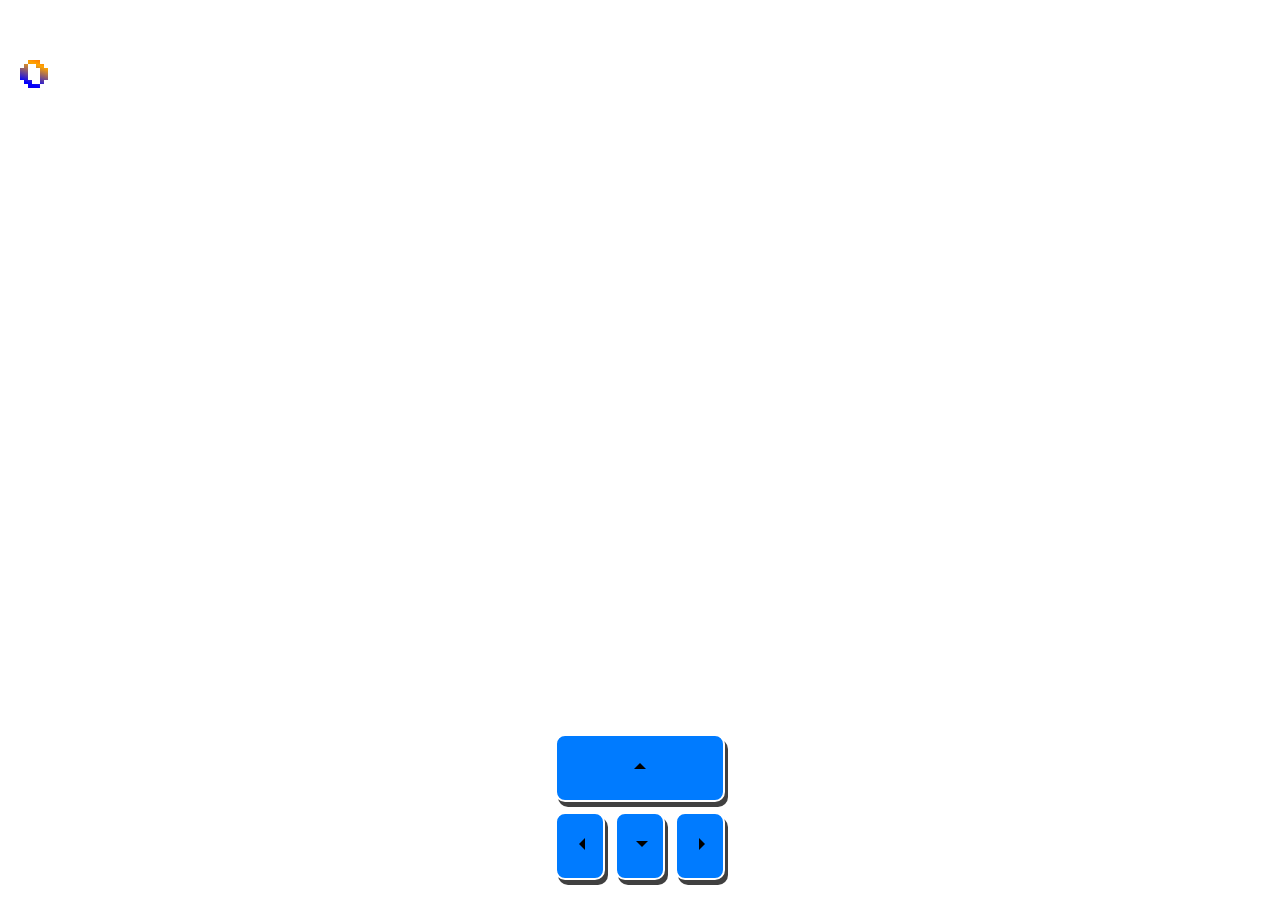
==== commit fe982496: "added highscore" ====
--- a/index.html
+++ b/index.html
@@ -5,6 +5,7 @@
 <script src="crossyroad.js" type="module"></script>
 <body>
   <div id="counter">0</div>
+  <div id="highscore">0</div>
 <div id="controlls">
   <div>
     <button id="forward">
--- a/style.css
+++ b/style.css
@@ -19,6 +19,32 @@
     color: rgb(255, 255, 255);
     top: 20px;
     left: 20px;
+}
+
+@keyframes gradient {
+    0% {
+        background-position: 0% 50%;
+    }
+
+    dawq 50% {
+        background-position: 100% 50%;
+    }
+
+    100% {
+        background-position: 0% 50%;
+    }
+}
+
+#highscore {
+    position: absolute;
+    font-size: 1em;
+    top: 60px;
+    left: 20px;
+    background: linear-gradient(200deg, red, orange, blue, indigo, violet);
+    background-size: 200% 200%;
+    -webkit-background-clip: text;
+    -webkit-text-fill-color: transparent;
+    animation: gradient 3s ease infinite;
 }
 
 #end {
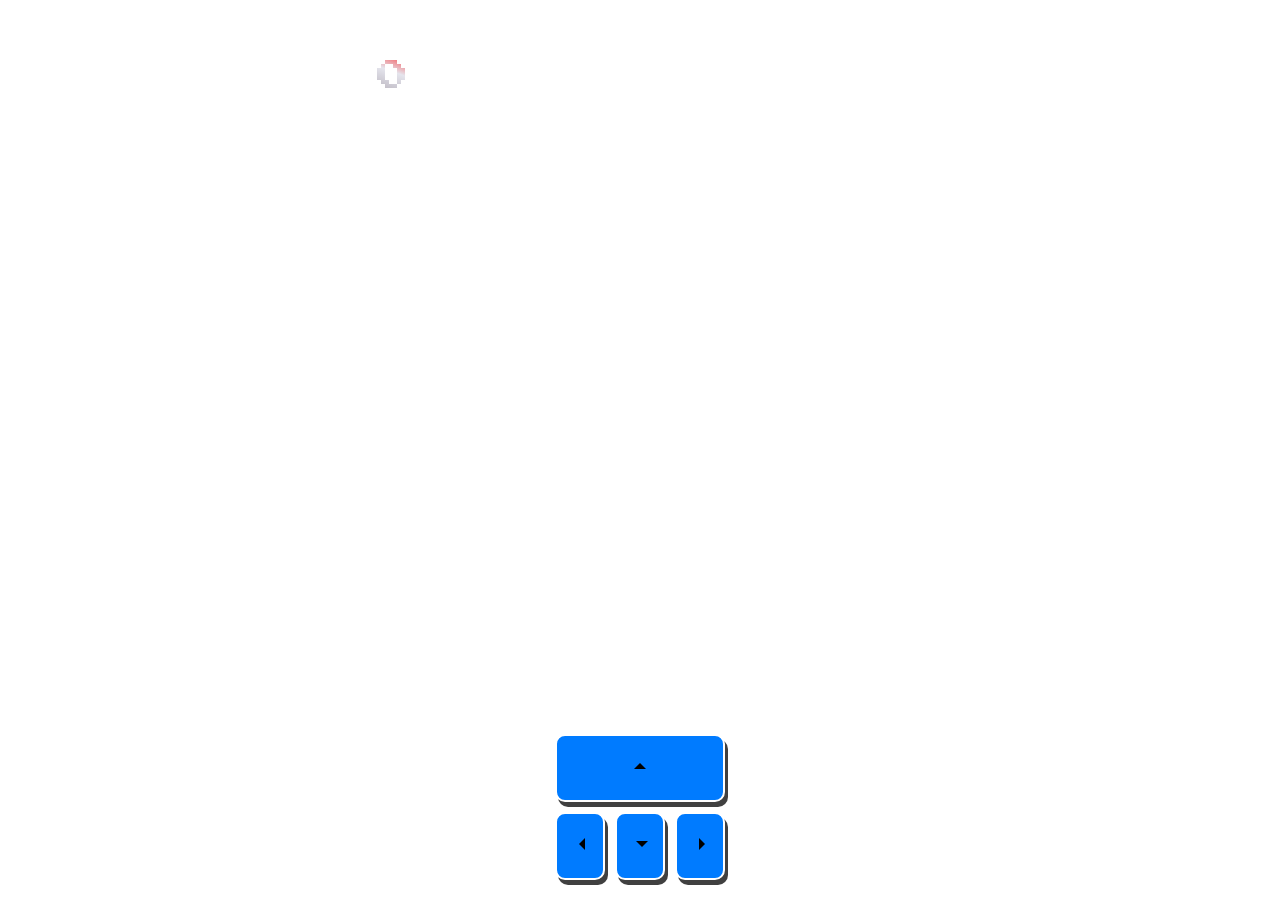
==== commit 40490f73: "score and shit" ====
--- a/index.html
+++ b/index.html
@@ -4,8 +4,9 @@
 
 <script src="crossyroad.js" type="module"></script>
 <body>
-  <div id="counter">0</div>
-  <div id="highscore">0</div>
+  <div class="Score"><p>Score: <span id="counter">0</span></p></div>
+  <div class="Record"><p>Highscore: <span id="highscore">0</span></p></div>
+  <div class="Camera"><p>Press "R" to change the Perspective</p></div>
 <div id="controlls">
   <div>
     <button id="forward">
--- a/style.css
+++ b/style.css
@@ -14,11 +14,43 @@
     box-shadow: 3px 5px 0px 0px rgba(0, 0, 0, 0.75);
 }
 
-#counter {
+
+.Score {
     position: absolute;
-    color: rgb(255, 255, 255);
     top: 20px;
     left: 20px;
+}
+
+.Score p {
+    display: inline;
+}
+
+.Score #counter {
+    position: relative;
+    top: 0;
+    left: 5px;
+}
+
+.Record {
+    position: absolute;
+    top: 60px;
+    left: 20px;
+}
+
+.Record p {
+    display: inline;
+}
+
+.Record #highscore {
+    position: relative;
+    top: 0;
+    left: 5px;
+    font-size: 1em;
+    background: linear-gradient(200deg, red, rgb(229, 229, 237), rgb(178, 172, 182), rgb(223, 17, 17));
+    background-size: 200% 200%;
+    -webkit-background-clip: text;
+    -webkit-text-fill-color: transparent;
+    animation: gradient 3s ease infinite;
 }
 
 @keyframes gradient {
@@ -26,25 +58,13 @@
         background-position: 0% 50%;
     }
 
-    dawq 50% {
+    50% {
         background-position: 100% 50%;
     }
 
     100% {
         background-position: 0% 50%;
     }
-}
-
-#highscore {
-    position: absolute;
-    font-size: 1em;
-    top: 60px;
-    left: 20px;
-    background: linear-gradient(200deg, red, orange, blue, indigo, violet);
-    background-size: 200% 200%;
-    -webkit-background-clip: text;
-    -webkit-text-fill-color: transparent;
-    animation: gradient 3s ease infinite;
 }
 
 #end {
@@ -82,6 +102,23 @@
     margin-bottom: 20px;
 }
 
+.Camera {
+    width: 300px;
+    position: absolute;
+    bottom: 20%;
+    left: 44%;
+    align-items: first baseline;
+}
+
+.Camera p {
+    font-size: 10px;
+    color: white;
+    text-align: center;
+    margin: 0;
+    padding: 0;
+    margin-bottom: 10px;
+}
+
 #controlls button {
     width: 100%;
     /* Reduce the width */
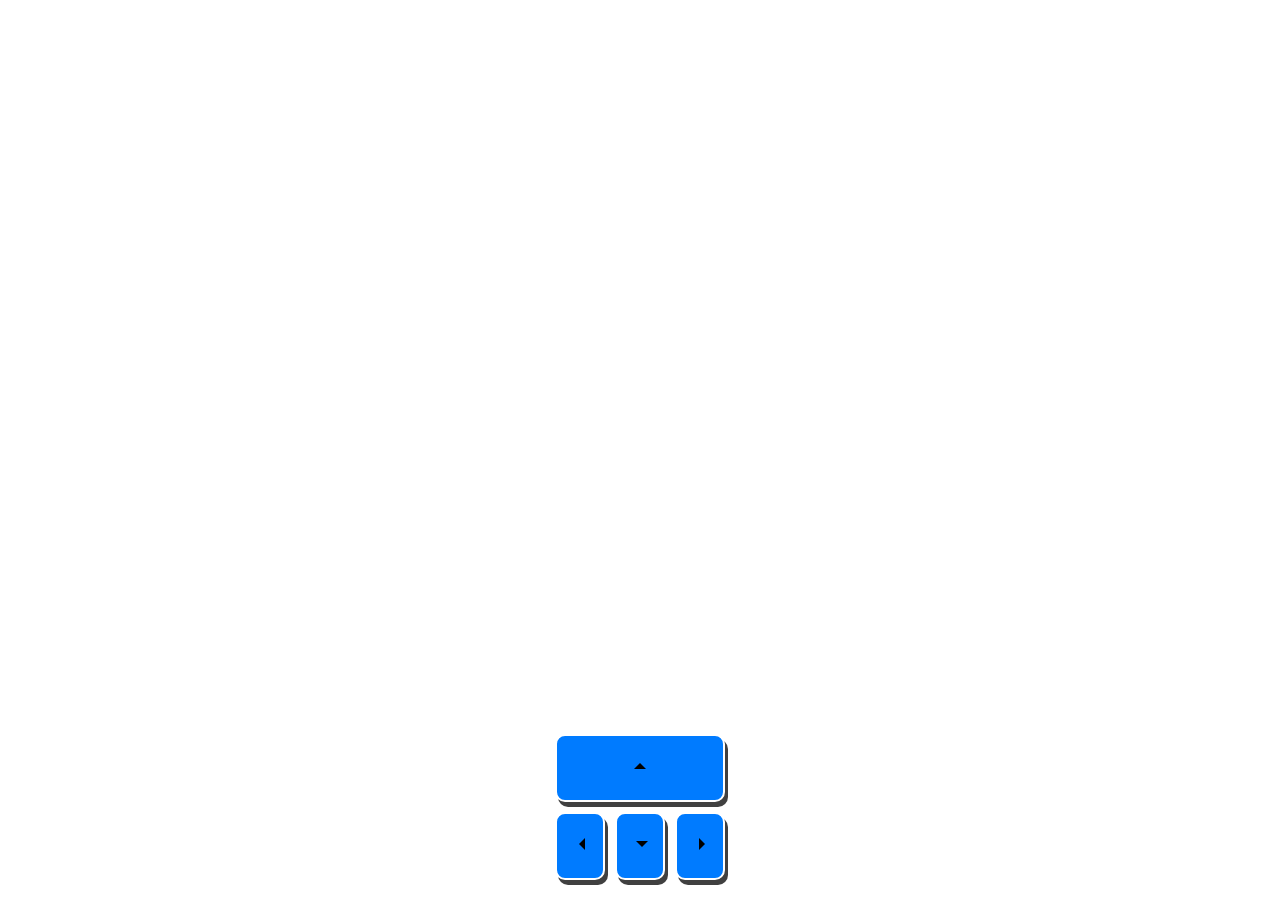
==== commit 86c3b003: "uppgrade" ====
--- a/index.html
+++ b/index.html
@@ -8,6 +8,7 @@
   <div class="Record"><p>Highscore: <span id="highscore">0</span></p></div>
   <div class="Camera"><p>Press "R" to change the Perspective</p></div>
 <div id="controlls">
+  
   <div>
     <button id="forward">
       <svg width="30" height="30" viewBox="0 0 10 10">
--- a/style.css
+++ b/style.css
@@ -5,6 +5,7 @@
     font-family: 'Press Start 2P', cursive;
     font-size: 2em;
     color: white;
+    overflow: hidden;
 }
 
 button {
@@ -46,11 +47,6 @@
     top: 0;
     left: 5px;
     font-size: 1em;
-    background: linear-gradient(200deg, red, rgb(229, 229, 237), rgb(178, 172, 182), rgb(223, 17, 17));
-    background-size: 200% 200%;
-    -webkit-background-clip: text;
-    -webkit-text-fill-color: transparent;
-    animation: gradient 3s ease infinite;
 }
 
 @keyframes gradient {
@@ -77,11 +73,31 @@
     visibility: hidden;
 }
 
+@keyframes bounce {
+
+    0%,
+    20%,
+    50%,
+    80%,
+    100% {
+        transform: translateY(0);
+    }
+
+    40% {
+        transform: translateY(-30px);
+    }
+
+    60% {
+        transform: translateY(-15px);
+    }
+}
+
 #end button {
     background-color: red;
     padding: 20px 50px 20px 50px;
     font-family: inherit;
     font-size: inherit;
+    animation: bounce 2s infinite;
 }
 
 #controlls {
@@ -103,12 +119,14 @@
 }
 
 .Camera {
-    width: 300px;
     position: absolute;
-    bottom: 20%;
-    left: 44%;
-    align-items: first baseline;
+    z-index: 2;
+    /* Higher z-index will place it on top of other elements */
+    width: 100%;
+    top: 74%;
+    /* Adjust as needed */
 }
+
 
 .Camera p {
     font-size: 10px;
